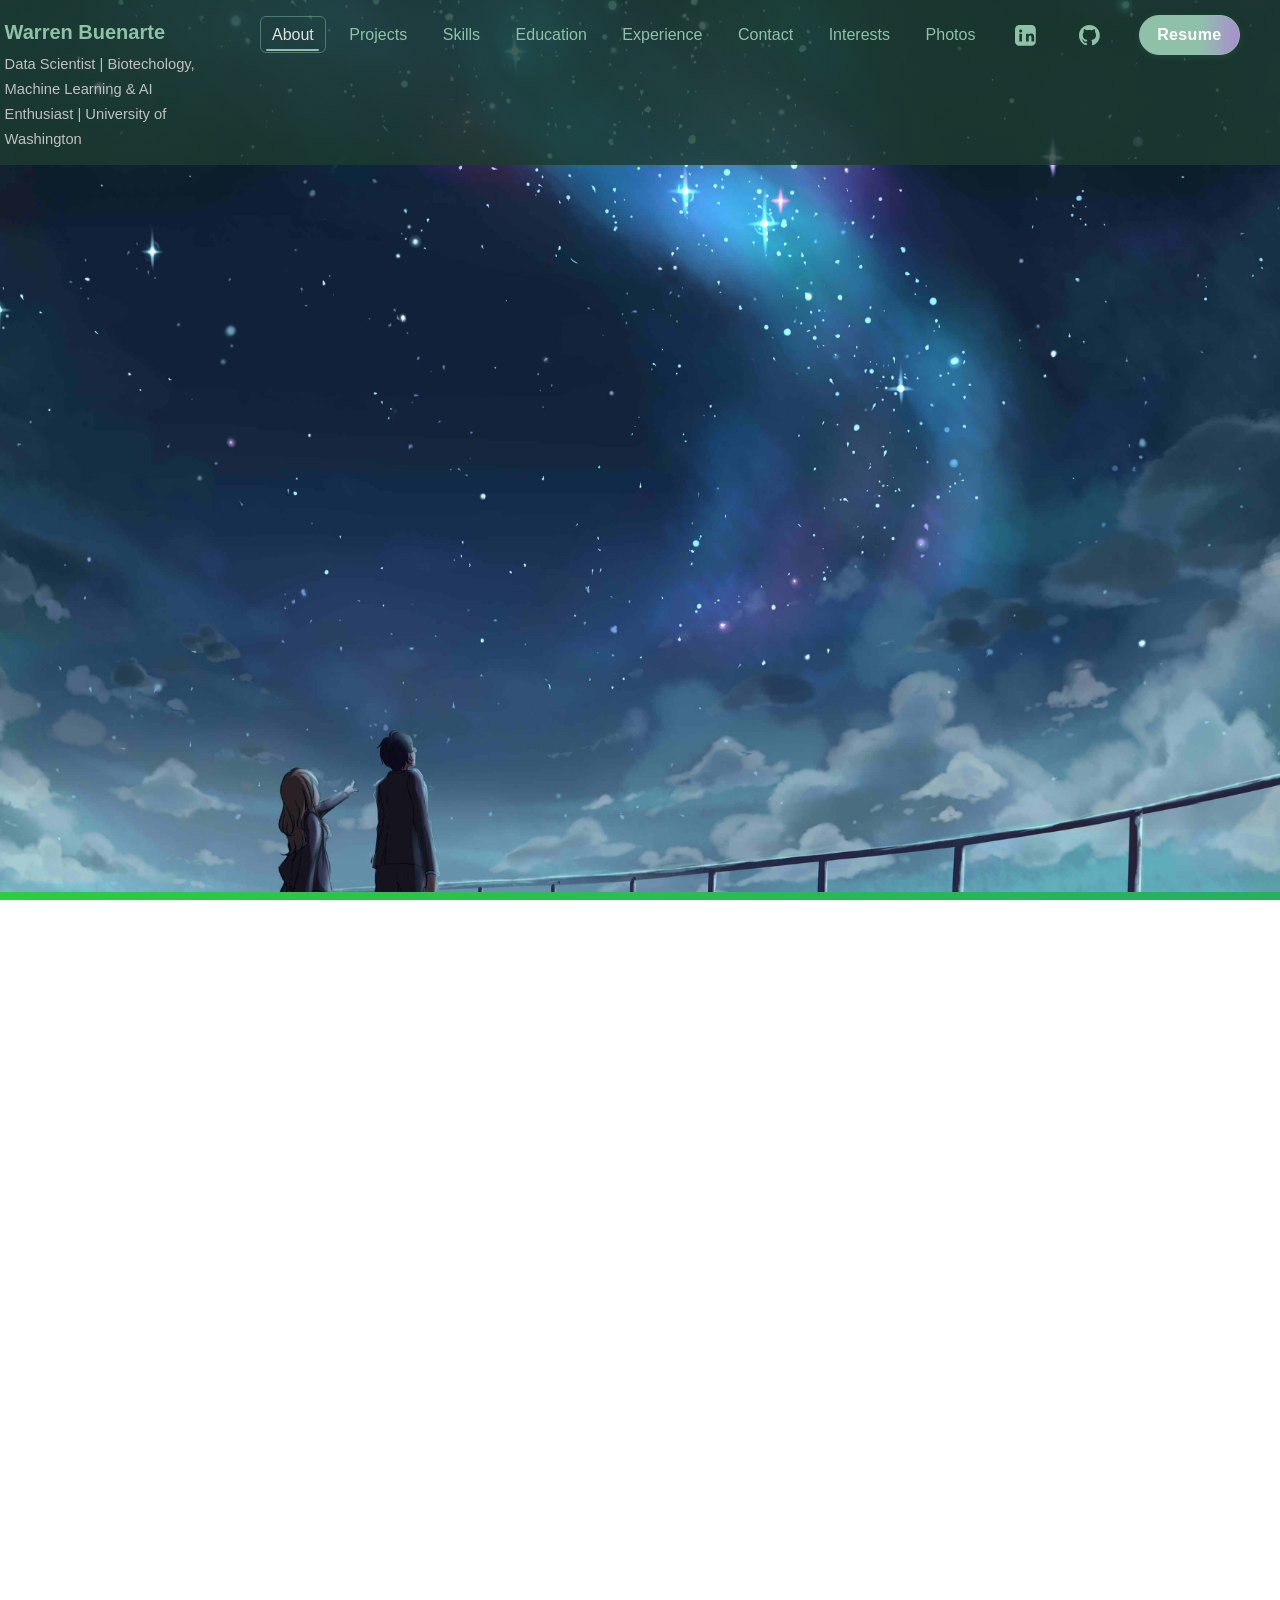
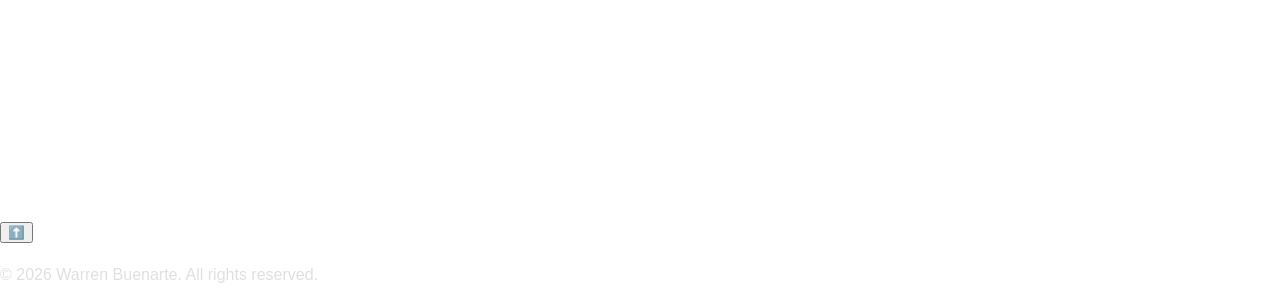
==== index.html @ 3e768eee "Fix: Update tagline in header for consistency across pages; include additional qualifications and in" ====
<!DOCTYPE html>
<html lang="en">
<head>
  <meta charset="UTF-8">
  <meta name="viewport" content="width=device-width, initial-scale=1.0">
  <title>Warren Buenarte | Portfolio</title>
  <link rel="icon" href="favicon.svg" type="image/svg+xml">
  <link rel="stylesheet" href="style.css">
</head>

<body>

  <!-- Header -->
  <header>
    <div class="header-container container">
      <img src="IMG_1347.jpeg" alt="Warren Buenarte" class="profile-pic">
      <div class="header-text">
        <h1>Warren Buenarte</h1>
        <p class="tagline">Data Scientist | Biotechology, Machine Learning & AI Enthusiast | University of Washington</p>
      </div>
      <nav id="main-nav">
        <a href="index.html">About</a>
        <a href="projects.html">Projects</a>
        <a href="skills.html">Skills</a>
        <a href="education.html">Education</a>
        <a href="experience.html">Experience</a>
        <a href="contact.html">Contact</a>
        <a href="interests.html">Interests</a>
        <a href="photos/photos.html">Photos</a>
        <a href="https://www.linkedin.com/in/warren05/" target="_blank" title="LinkedIn"><span class="nav-icon" aria-label="LinkedIn"> <svg xmlns="http://www.w3.org/2000/svg" viewBox="0 0 24 24" fill="currentColor" width="1.3em" height="1.3em"><path d="M19 0h-14c-2.76 0-5 2.24-5 5v14c0 2.76 2.24 5 5 5h14c2.76 0 5-2.24 5-5v-14c0-2.76-2.24-5-5-5zm-11 19h-3v-9h3v9zm-1.5-10.28c-.97 0-1.75-.79-1.75-1.75s.78-1.75 1.75-1.75 1.75.79 1.75 1.75-.78 1.75-1.75 1.75zm15.5 10.28h-3v-4.5c0-1.08-.02-2.47-1.5-2.47-1.5 0-1.73 1.17-1.73 2.39v4.58h-3v-9h2.89v1.23h.04c.4-.75 1.38-1.54 2.84-1.54 3.04 0 3.6 2 3.6 4.59v4.72z"/></svg></span></a>
        <a href="https://github.com/linglingms" target="_blank" title="GitHub"><span class="nav-icon github" aria-label="GitHub"><svg xmlns="http://www.w3.org/2000/svg" viewBox="0 0 24 24" fill="currentColor" width="1.3em" height="1.3em"><path d="M12 0C5.37 0 0 5.37 0 12c0 5.3 3.438 9.8 8.205 11.387.6.113.82-.262.82-.582 0-.288-.012-1.243-.017-2.252-3.338.726-4.042-1.415-4.042-1.415-.546-1.387-1.333-1.756-1.333-1.756-1.09-.745.083-.729.083-.729 1.205.085 1.84 1.237 1.84 1.237 1.07 1.834 2.807 1.304 3.492.997.108-.775.418-1.305.762-1.606-2.665-.304-5.466-1.332-5.466-5.931 0-1.31.469-2.381 1.236-3.221-.124-.303-.535-1.523.117-3.176 0 0 1.008-.322 3.3 1.23.957-.266 1.984-.399 3.003-.404 1.018.005 2.046.138 3.006.404 2.289-1.552 3.295-1.23 3.295-1.23.653 1.653.242 2.873.119 3.176.77.84 1.235 1.911 1.235 3.221 0 4.609-2.803 5.625-5.475 5.921.43.372.823 1.104.823 2.226 0 1.606-.015 2.898-.015 3.293 0 .322.216.699.825.58C20.565 21.796 24 17.297 24 12c0-6.63-5.373-12-12-12z"/></svg></span></a>
        <a href="resume.pdf" target="_blank" class="resume-btn">Resume</a>
      </nav>
      </div>
  </header>

  <main class="container">

    <!-- About Section -->
    <div id="about" class="section fade-in info-box">
      <h2>👋 About Me</h2>
      <p>
        Hello! I'm Warren Buenarte, a passionate data scientist with a unique background bridging biology and advanced analytics. 
        I'm pursuing my Master's degree in Data Science at Western Governors University while holding a dual degree in Biology 
        and Biochemistry from the University of Washington.
      </p>
      <p>
        With hands-on experience at Meta as a Data Quality Analyst Intern and as a Medical Scribe at UW Medicine, I've developed 
        a deep appreciation for using data to solve real-world problems in technology and healthcare. My expertise spans machine learning, 
        statistical analysis, data visualization, and AI applications.
      </p>
      <p>
        I'm particularly enthusiastic about biotechnology applications of machine learning, leveraging cutting-edge AI techniques 
        to advance scientific discovery. When I'm not working on data projects, you can find me at DubsTech events, exploring 
        emerging technologies, or contributing to open-source projects.
      </p>
      <p>
        Feel free to explore my work through the navigation menu above, and don't hesitate to reach out if you'd like to collaborate!
      </p>
    </div>
    <div class="section fade-in info-box lab-experience">
      <h3>🔬 Laboratory Experience</h3>
      <p>
        My laboratory background is grounded in rigorous coursework and extensive hands-on training at the University of Washington, including:
      </p>
      <ul>
        <li><strong>BIOL 302: Molecular Biology Techniques</strong> – Mastered DNA/RNA extraction, PCR, Western and Southern blotting, and the use of BLAST for sequence analysis. Gained experience in designing and troubleshooting molecular experiments, and interpreting results for gene expression studies.</li>
        <li><strong>MICROM 302: Microbiology Laboratory</strong> – Developed strong aseptic technique, performed microbial culturing, isolation, and identification, and conducted Gram staining and other diagnostic assays. Learned to work safely with microorganisms and maintain accurate lab records.</li>
        <li><strong>MICROM 410: Bacteriology Lab</strong> – Applied advanced bacteriological methods, including bait protein assays and antibiotic susceptibility testing. Enhanced skills in experimental design, data analysis, and scientific communication through detailed lab reports and presentations.</li>
      </ul>
      <p>
        These experiences provided me with a robust foundation in experimental design, molecular and microbial techniques, and scientific problem-solving. I am adept at troubleshooting protocols, maintaining meticulous documentation, and applying critical thinking to both laboratory and data-driven research. My lab work has instilled a deep appreciation for precision, reproducibility, and the scientific method—values I bring to every project in biotechnology and data science.
      </p>
      <p>
        <strong>BIOL 310: Human Anatomy and Histology</strong><br>
        Gained in-depth knowledge of human anatomical structures and tissue organization through extensive lab work. Performed dissections, prepared and analyzed histological slides, and learned to identify key features of major organ systems under the microscope. This course strengthened my understanding of the relationship between structure and function in the human body.
      </p>
      <p>
        <strong>MEDCH 327: Drug Science</strong><br>
        Explored the science of drug compounds, immunity, and pharmaceutics. Conducted experiments on drug formulation and delivery, studied the mechanisms of drug action, and examined the role of the immune system in pharmacological responses. Gained practical experience in analyzing drug efficacy, safety, and the principles of pharmaceutical development, including the impact of chemical structure on biological activity.
      </p>
    </div>
    <div class="section fade-in info-box image-slider">
      <h3>🖼️ Lab Gallery</h3>
      <div class="slider-container">
        <button class="slider-btn" id="prev-slide" aria-label="Previous slide">&#8592;</button>
        <div class="slider-images">
          <img src="lab1.jpg" alt="Lab Work 1" class="slide active">
          <img src="lab2.jpg" alt="Lab Work 2" class="slide">
          <img src="lab3.jpg" alt="Lab Work 3" class="slide">
        </div>
        <button class="slider-btn" id="next-slide" aria-label="Next slide">&#8594;</button>
      </div>
      <div class="slider-dots">
        <span class="dot active"></span>
        <span class="dot"></span>
        <span class="dot"></span>
      </div>
    </div>

  </main>

  <!-- Back to Top -->
  <button id="back-to-top">⬆️</button>

  <!-- JS -->
  <script>
    // Highlight current nav link
    const currentPath = window.location.pathname.split('/').pop() || 'index.html';
    document.querySelectorAll('nav a').forEach(link => {
      const href = link.getAttribute('href');
      if (!href || href.startsWith('http') || href.startsWith('mailto:') || href.startsWith('#')) return;
      if (href === currentPath) link.classList.add('is-active');
    });

    // Image slider logic
    const slides = document.querySelectorAll('.slide');
    const dots = document.querySelectorAll('.slider-dots .dot');
    let currentSlide = 0;
    function showSlide(index) {
      slides.forEach((slide, i) => {
        slide.classList.toggle('active', i === index);
      });
      dots.forEach((dot, i) => {
        dot.classList.toggle('active', i === index);
      });
      currentSlide = index;
    }
    document.getElementById('prev-slide').addEventListener('click', () => {
      let newIndex = (currentSlide - 1 + slides.length) % slides.length;
      showSlide(newIndex);
    });
    document.getElementById('next-slide').addEventListener('click', () => {
      let newIndex = (currentSlide + 1) % slides.length;
      showSlide(newIndex);
    });
    dots.forEach((dot, i) => {
      dot.addEventListener('click', () => showSlide(i));
    });
    showSlide(0);


    // Fade-in animation only after button click
    const faders = document.querySelectorAll('.fade-in');
    const showBtn = document.getElementById('show-content-btn');
    let fadeReady = false;
    function activateFadeIn() {
      if (fadeReady) return;
      fadeReady = true;
      if ('IntersectionObserver' in window) {
        const observer = new IntersectionObserver(entries => {
          entries.forEach(entry => {
            if (entry.isIntersecting) {
              entry.target.classList.add('visible');
              observer.unobserve(entry.target);
            }
          });
        }, { threshold: 0.1 });
        faders.forEach(f => observer.observe(f));
      } else {
        // Fallback: show all fade-in elements immediately
        faders.forEach(f => f.classList.add('visible'));
      }
    }
    showBtn.addEventListener('click', () => {
      activateFadeIn();
      showBtn.style.display = 'none';
    });

    // Back to top button
    const backToTop = document.getElementById('back-to-top');
    backToTop.onclick = () => window.scrollTo({ top: 0, behavior: 'smooth' });
  </script>

  <footer>
    <p>© 2026 Warren Buenarte. All rights reserved.</p>
  </footer>
    <div class="footer-accent-bar"></div>
  </body>
  </html>
---- style.css ----
/* Green accent bar at the very bottom of the page */
.footer-accent-bar {
  width: 100vw;
  height: 8px;
  background: linear-gradient(90deg, #2ecc40 0%, #27ae60 100%);
  margin: 0;
  padding: 0;
  border: none;
  position: fixed;
  left: 0;
  bottom: 0;
  z-index: 9999;
}
@import url('https://fonts.googleapis.com/css2?family=Inter:wght@400;600;700&display=swap');

/* Root colors */
:root {
  --bg: #e0e0e5;           /* light gray base for gradient */
  --gradient-start: #d1d1e0; /* gray */
  --gradient-end: #a88fcf;   /* faded purple */
  --section-bg: #1b3b2f;     /* dark green boxes */
  --fg: #e0e0e0;             /* light gray text inside boxes */
  --accent: #8fc1a9;         /* green accent for headings */
  --muted: #c0c0c0;          /* lighter muted text */
  --card-shadow: rgba(0, 0, 0, 0.2);
}

/* Global styles */
body {
  margin: 0;
  font-family: 'Inter', sans-serif;
  background: url('IMG_2798.jpeg') no-repeat center top fixed;
  background-size: cover;
  color: var(--fg);
  line-height: 1.7;
  min-height: 100vh;
  max-width: 100vw;
  overflow-x: hidden;
html {
  max-width: 100vw;
  overflow-x: hidden;
}
}

.container {
  max-width: 1200px;
  margin: 0 auto;
  padding: 2rem 1.2rem;
  box-sizing: border-box;
}


/* Header */
header {
  width: 100%;
  left: 0;
  right: 0;
  position: relative;
  background: linear-gradient(135deg, rgba(27, 59, 47, 0.82), rgba(27, 59, 47, 0.82)), url('dna_code_bg.jpg');
  background-size: cover;
  background-position: center;
  z-index: 1000;
  border-bottom: 0;
  padding: 0.25rem 0 0 0;
  min-height: 62px;
  display: flex;
  flex-direction: column;
  align-items: stretch;
  justify-content: flex-start;
  box-sizing: border-box;
}

/* Push profile and name/title to the right in header, but not nav */
.header-container {
  display: flex;
  align-items: center;
  justify-content: flex-end;
  gap: 2.2rem;
}
.header-container .profile-pic,
.header-container .header-text {
  margin-left: 2.5rem;
}
.header-container nav {
  margin-left: 0;
}

/* Green accent bar below header */
.header-accent-bar {
  width: 100vw;
  height: 7px;
  background: linear-gradient(90deg, var(--accent) 60%, #a88fcf 100%);
  margin: 0;
  border: none;
  box-shadow: 0 2px 8px var(--card-shadow);
}

.header-container {
  display: flex;
  align-items: flex-start;
  width: 100%;
  max-width: 1400px;
  margin: 0 0 0 auto;
  gap: 2.2rem;
  flex-wrap: nowrap;
  justify-content: flex-end;
  text-align: left;
  flex-direction: row;
  padding: 0.7rem 2.5rem 0.7rem 2.5rem;
  box-sizing: border-box;
}

/* Larger, rectangular profile picture for header */
.profile-pic {
  width: 90px;
  height: 68px;
  border-radius: 14px;
  object-fit: cover;
  object-position: center 40%;
  border: 2.5px solid var(--accent);
  margin-bottom: 0;
  margin-right: 0;
  margin-left: 0;
  display: block;
  margin-top: 0;
  margin-right: auto;
  margin-left: auto;
  box-shadow: 0 2px 10px rgba(0,0,0,0.13);
  transition: width 0.25s, height 0.25s, margin-bottom 0.25s, border-radius 0.25s;
}
/* Social icon styles */
.nav-icon {
  display: inline-flex;
  align-items: center;
  justify-content: center;
  width: 1.6em;
  height: 1.6em;
  vertical-align: middle;
  margin-right: 0.1em;
  margin-left: 0.1em;
  color: var(--accent);
  transition: color 0.2s;
}
.nav-icon:hover {
  color: #0077b5; /* LinkedIn blue */
}
.nav-icon.github:hover {
  color: #333;
}

.header-text {
  display: flex;
  flex-direction: column;
  justify-content: flex-start;
  min-width: 220px;
  max-width: 500px;
  flex: 1 1 auto;
  margin-left: 2.5rem;
  word-break: break-word;
  align-items: flex-start;
/* Interests List Styling */
.interests-list {
  margin: 0;
  padding: 0 0 0 1.2rem;
  list-style: disc inside;
  font-size: 1.1rem;
  color: var(--fg);
  line-height: 2;
}
}

.header-text h1 {
  margin: 0;
  font-size: 1.25rem;
  color: var(--accent);
  font-weight: 700;
  transition: font-size 0.25s ease;
}

.header-text .tagline {
  color: var(--muted);
  font-size: 0.92rem;
  margin-top: 0.18rem;
  margin-bottom: 0.12rem;
  font-weight: 400;
  transition: margin 0.25s ease, font-size 0.25s ease, opacity 0.2s ease;
}

header.is-compact {
  padding-top: 0.35rem;
  padding-bottom: 0.35rem;
}

header.is-compact .profile-pic {
  width: 82px;
  height: 82px;
  margin-bottom: 0.25rem;
}

header.is-compact .header-text h1 {
  font-size: 1.85rem;
}

header.is-compact .header-text .tagline {
  font-size: 0.9rem;
  margin-top: 0.2rem;
  margin-bottom: 0.45rem;
}

nav {
  display: flex;
  align-items: center;
  gap: 0.7rem;
  justify-content: flex-start;
  margin: 0;
}

nav a {
  margin: 0;
  color: var(--accent);
  text-decoration: none;
  font-weight: 500;
  font-size: 1rem;
  padding: 0.25rem 0.7rem;
  border: 1px solid transparent;
  border-radius: 6px;
  position: relative;
  transition: color 0.25s, background-color 0.25s, border-color 0.25s, transform 0.2s;
}

nav a::after {
  content: "";
  position: absolute;
  left: 0.35rem;
  right: 0.35rem;
  bottom: 0.08rem;
  height: 2px;
  background: var(--accent);
  border-radius: 100px;
  transform: scaleX(0);
  transform-origin: left;
  transition: transform 0.28s ease;
}

nav a:hover,
nav a:focus-visible {
  color: var(--fg);
  background: rgba(0, 0, 0, 0.14);
  border-color: rgba(143, 193, 169, 0.45);
}

nav a:active {
  transform: translateY(1px);
}

nav a.is-active {
  color: var(--fg);
  border-color: rgba(143, 193, 169, 0.45);
}

nav a.is-active::after {
  transform: scaleX(1);
}

nav a:hover::after,
nav a:focus-visible::after {
  transform: scaleX(1);
}


/* Modern, accessible button style for resume and other actions */
.resume-btn {
  display: inline-block;
  padding: 0.32rem 1.1rem;
  border-radius: 999px;
  border: none;
  background: linear-gradient(90deg, var(--accent) 60%, #a88fcf 100%);
  color: #fff !important;
  font-weight: 600;
  font-size: 1rem;
  letter-spacing: 0.02em;
  box-shadow: 0 2px 8px rgba(143,193,169,0.10);
  cursor: pointer;
  transition: background 0.22s, color 0.22s, box-shadow 0.22s, transform 0.13s;
  outline: none;
  border: 1.5px solid var(--accent);
  position: relative;
  overflow: hidden;
  margin-left: 0.7rem;
  text-decoration: none !important;
}
.resume-btn:focus-visible {
  box-shadow: 0 0 0 3px #8fc1a9cc, 0 2px 8px rgba(143,193,169,0.10);
}
.resume-btn:hover, .resume-btn:active {
  background: linear-gradient(90deg, #a88fcf 0%, var(--accent) 100%);
  color: var(--fg);
  transform: translateY(1px) scale(0.98);
}
.resume-btn:active {
  box-shadow: 0 1px 4px rgba(143,193,169,0.13);
}

/* Sections */
.section {
  padding: 3rem 2.5rem;
  background: var(--section-bg);
  color: var(--fg);
  border-radius: 16px;
  margin-bottom: 2.5rem;
  box-shadow: 0 4px 24px var(--card-shadow), 0 0 0 2px #1b3b2f;
  transition: transform 0.2s, box-shadow 0.2s;
}

.section:hover {
  transform: translateY(-2px);
  box-shadow: 0 8px 32px var(--card-shadow), 0 0 0 2px #1b3b2f;
}

h2 {
  color: var(--accent);
  margin-bottom: 1.5rem;
  font-size: 2rem;
}

/* Skills Grid */
.skills-grid {
  display: grid;
  grid-template-columns: repeat(auto-fit, minmax(180px, 1fr));
  gap: 1.5rem;
}

.skill {
  background: #164731; /* dark green */
  padding: 1rem 1.2rem;
  border-radius: 14px;
  text-align: center;
  font-weight: 500;
  color: var(--fg);
  box-shadow: 0 2px 6px var(--card-shadow);
  transition: transform 0.2s, box-shadow 0.2s;
}

.skill:hover {
  transform: translateY(-2px);
  box-shadow: 0 6px 12px var(--card-shadow);
}

/* Education & Experience */
.edu-item, .exp-item {
  margin-bottom: 2rem;
}
.edu-item h3, .exp-item h3 {
  color: var(--accent);
  margin-bottom: 0.5rem;
  font-size: 1.1rem;
  color: var(--muted);
  margin: 0.2rem 0 0 0;
  font-weight: 400;
  line-height: 1.3;
  max-width: 100%;
  white-space: pre-line;
  word-break: break-word;
  font-size: 1rem;
}
.exp-item ul {
  padding-left: 1.8rem;
}

/* WGU Courses */
.courses-grid {
  display: grid;
  grid-template-columns: repeat(auto-fit, minmax(220px, 1fr));
  gap: 1.5rem;
}

.course-item {
  background: #164731;
  padding: 1.5rem;
  border-radius: 14px;
  text-align: center;
  color: var(--fg);
  box-shadow: 0 2px 6px var(--card-shadow);
  transition: transform 0.2s, box-shadow 0.2s;
}

.course-item:hover {
  transform: translateY(-2px);
  box-shadow: 0 6px 12px var(--card-shadow);
}

.course-item h4 {
  color: var(--accent);
  margin: 0 0 0.5rem 0;
  font-size: 1rem;
}

.course-item p {
  color: var(--muted);
  margin: 0;
  font-size: 0.95rem;
}

/* Undergraduate Courses */
.undergrad-school {
  background: #164731;
  padding: 1.5rem;
  border-radius: 14px;
  margin-bottom: 2rem;
}

.undergrad-school h3 {
  color: var(--accent);
  margin: 0 0 1.5rem 0;
  font-size: 1.3rem;
  border-bottom: 2px solid var(--accent);
  padding-bottom: 0.5rem;
}

.course-list-combined {
  display: grid;
  gap: 0.7rem;
}

.course-entry {
  color: var(--fg);
  font-size: 0.95rem;
  padding: 0.7rem 0.8rem;
  background: rgba(0, 0, 0, 0.2);
  border-left: 3px solid var(--accent);
  border-radius: 4px;
}

/* Projects */

/* New Project List Layout */
.project-list {
  display: flex;
  flex-direction: column;
  gap: 1.5rem;
  margin-bottom: 2.5rem;
}

.project-category {
  color: var(--accent);
  font-size: 1.3rem;
  margin-top: 2.5rem;
  margin-bottom: 1.1rem;
  border-left: 5px solid var(--accent);
  padding-left: 0.8rem;
  letter-spacing: 0.01em;
}


.project-card {
  background: #164731;
  padding: 1.5rem 1.2rem;
  border-radius: 16px;
  color: var(--fg);
  box-shadow: 0 2px 10px var(--card-shadow);
  transition: transform 0.2s, box-shadow 0.2s;
  text-align: left;
}

.project-card-content {
  display: flex;
  flex-direction: row;
  align-items: center;
  justify-content: space-between;
  gap: 2.2rem;
}

.project-info {
  flex: 1 1 0;
  min-width: 0;
}
.project-info h4 {
  color: var(--accent);
  margin: 0 0 0.3rem 0;
  font-size: 1.1rem;
}
.project-info p {
  margin: 0;
  font-size: 1rem;
  color: var(--fg);
}

.project-link {
  flex-shrink: 0;
  display: flex;
  align-items: center;
  justify-content: flex-end;
}
.project-link a {
  color: var(--accent);
  text-decoration: none;
  font-weight: 600;
  font-size: 1rem;
  border-radius: 6px;
  padding: 0.38rem 1.1rem;
  background: rgba(0,0,0,0.13);
  box-shadow: 0 1px 4px var(--card-shadow);
  transition: background 0.2s, color 0.2s, box-shadow 0.2s;
  margin-left: 1.2rem;
}
.project-link a:hover {
  background: var(--accent);
  color: var(--bg);
  box-shadow: 0 4px 16px var(--card-shadow);
}

@media (max-width: 700px) {
  .project-card-content {
    flex-direction: column;
    align-items: flex-start;
    gap: 0.7rem;
  }
  .project-link {
    width: 100%;
    justify-content: flex-start;
    margin-top: 0.5rem;
    margin-left: 0;
  }
  .project-link a {
    width: 100%;
    text-align: center;
    margin-left: 0;
  }
}

@media (max-width: 700px) {
  .project-list {
    gap: 1.1rem;
  }
  .project-card {
    padding: 1.1rem 0.7rem;
    font-size: 0.98rem;
  }
  .project-category {
    font-size: 1.08rem;
    padding-left: 0.5rem;
    margin-top: 2rem;
    margin-bottom: 0.7rem;
  }
}

/* Contact */
#contact a {
  color: var(--accent);
  text-decoration: none;
  font-size: 1.1rem;
}

#contact a:hover {
  color: var(--fg);
}

.contact-content {
  font-size: 1.1rem;
  line-height: 1.8;
}

.contact-info {
  margin-top: 1.5rem;
  padding: 1.5rem;
  background: #164731;
  border-radius: 8px;
}

.contact-info p {
  margin: 0.8rem 0;
  font-size: 1rem;
}

/* Footer */

#back-to-top:focus-visible {
  box-shadow: 0 0 0 3px #8fc1a9cc, 0 4px 18px rgba(143,193,169,0.18);
}
#back-to-top:hover, #back-to-top:active {
  background: linear-gradient(135deg, #a88fcf 0%, var(--accent) 100%);
  color: var(--fg);
  transform: scale(1.08);
}

/* Fade-in animation */
.fade-in {
  opacity: 0;
  transform: translateY(20px);
  transition: opacity 0.8s ease-out, transform 0.8s ease-out;
}

.fade-in.visible {
  opacity: 1;
  transform: translateY(0);
}

/* Info Box Styles */
.info-box {
  background: #164731;
  color: var(--fg);
  border-radius: 16px;
  box-shadow: 0 2px 10px var(--card-shadow);
  padding: 2rem 1.5rem;
  margin: 2rem 0;
  transition: box-shadow 0.2s, transform 0.2s;
}
.info-box h3 {
  color: var(--accent);
  margin-top: 0;
  margin-bottom: 1rem;
}
.lab-experience {
  border-left: 6px solid var(--accent);
}

/* Image Slider Styles */
.image-slider {
  text-align: center;
  padding-bottom: 1.2rem;
}
.slider-container {
  display: flex;
  align-items: center;
  justify-content: center;
  gap: 1rem;
  margin-bottom: 0.7rem;
}
.slider-images {
  justify-content: center;
  text-align: center;
  width: 260px;
  height: 180px;
  overflow: hidden;
  border-radius: 10px;
  background: #222;
  box-shadow: 0 2px 8px var(--card-shadow);
}
/* .slide and .slide.active already defined above, remove duplicate */
.slider-btn {
  background: var(--accent);
  color: var(--section-bg);
  border: none;
  border-radius: 50%;
  width: 2.2rem;
  height: 2.2rem;
  font-size: 1.3rem;
  cursor: pointer;
  box-shadow: 0 1px 4px var(--card-shadow);
  transition: background 0.2s, color 0.2s;
}
.slider-btn:hover {
  background: #a88fcf;
  color: var(--fg);
}
.slider-dots {
  display: flex;
  justify-content: center;
  gap: 0.5rem;
  margin-top: 0.5rem;
}
.dot {
  width: 12px;
  height: 12px;
  border-radius: 50%;
  background: var(--muted);
  display: inline-block;
  cursor: pointer;
  transition: background 0.2s;
}
.dot.active {
  background: var(--accent);
}

/* Responsive */
@media (max-width: 1024px) {
  .container { padding: 1.5rem 1.2rem; }
  .header-container { flex-direction: column; gap: 1.5rem; padding: 0.7rem 0.7rem; }
  .profile-pic { width: 80px; height: 60px; }
  .header-text h1 { font-size: 2rem; }
}

@media (max-width: 700px) {
  .profile-pic { width: 70px; height: 54px; }
  .header-container { padding: 0.5rem 0.5rem; }
}
@media (max-width: 560px) {
  .header-text { min-width: 0; }
  .profile-pic { width: 60px; height: 44px; }
  .header-text h1 { font-size: 1.7rem; }
  .header-text .tagline { font-size: 0.86rem; }
  .header-container { padding: 0.3rem 0.2rem; }
}
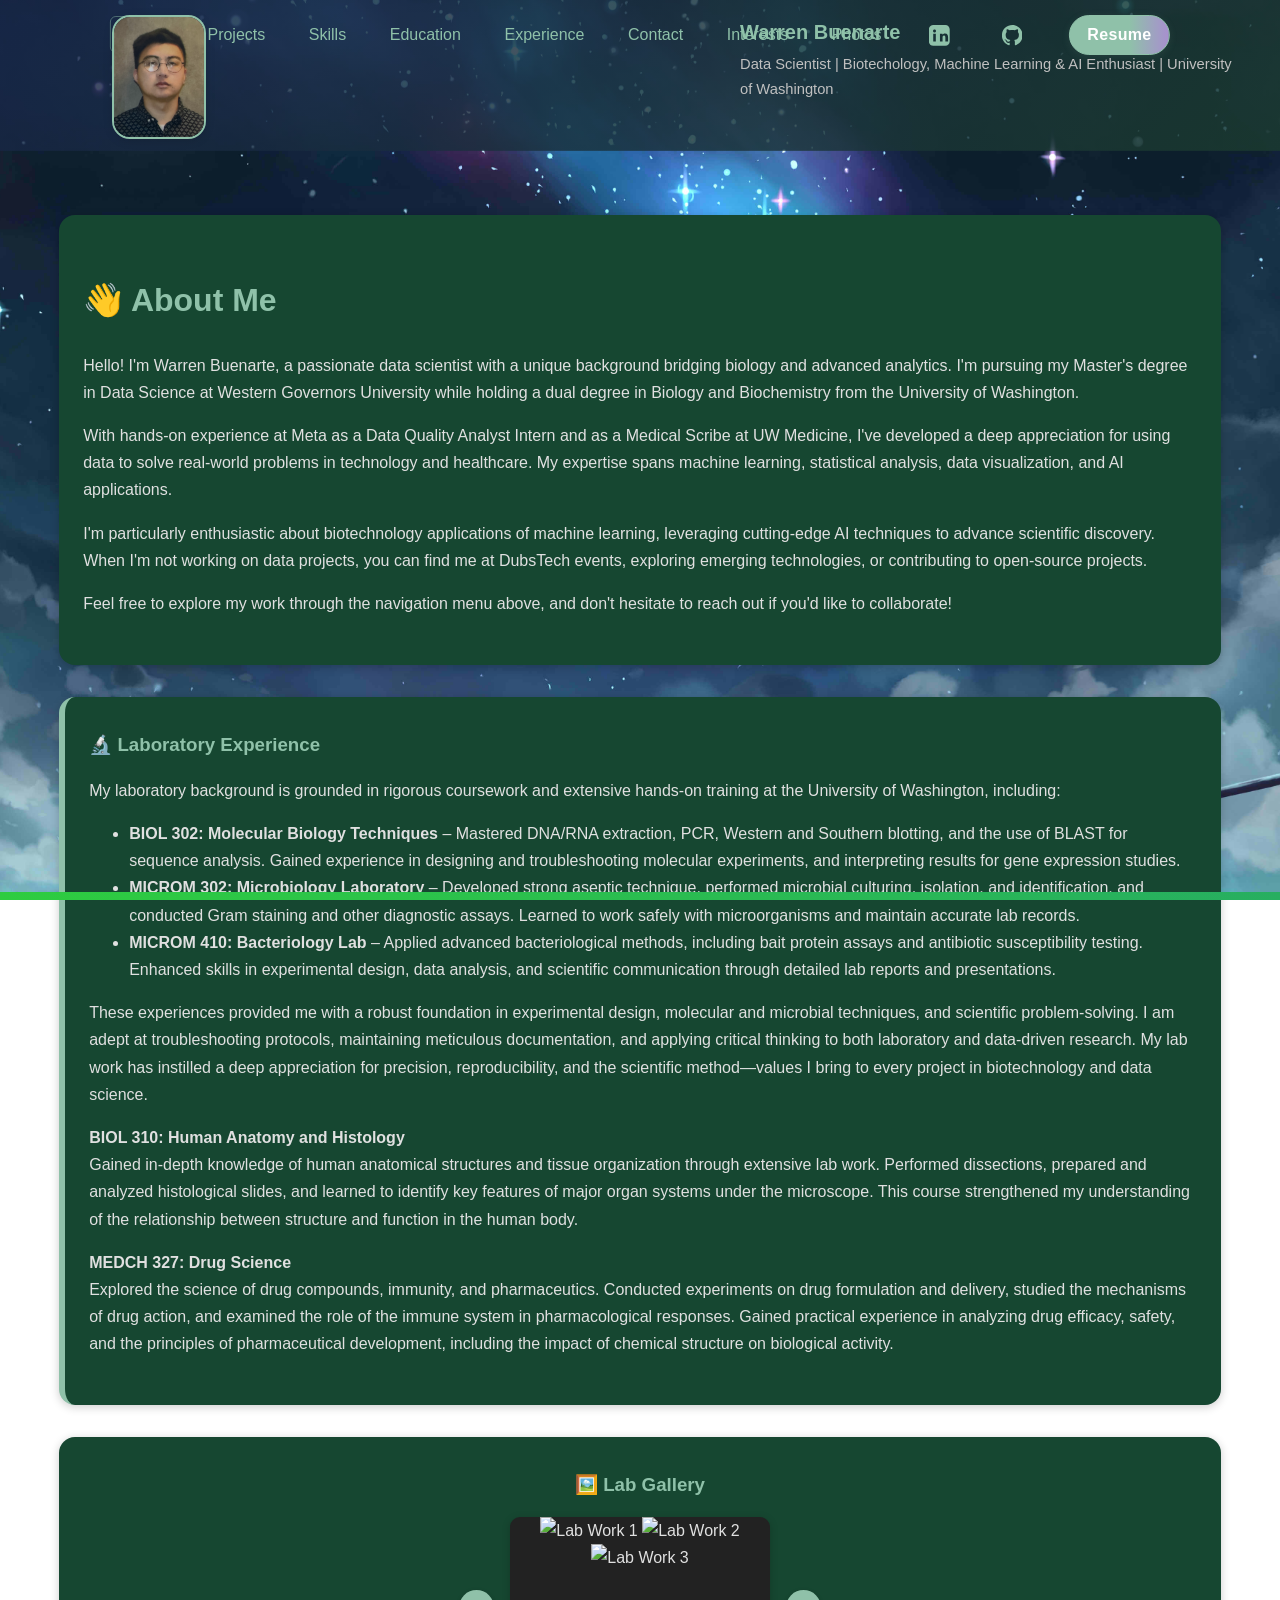
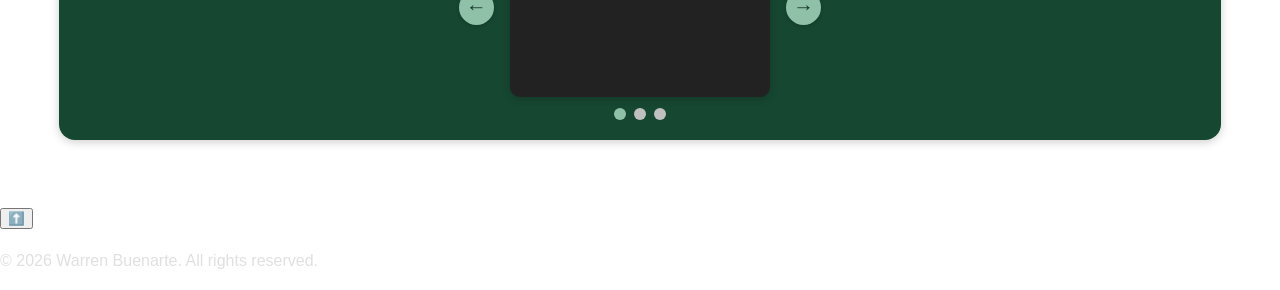
==== commit ddddb7a6: "Fix: Update fade-in animation to trigger on scroll; change header background image for improved aest" ====
--- a/index.html
+++ b/index.html
@@ -140,32 +140,22 @@
     showSlide(0);
 
 
-    // Fade-in animation only after button click
+    // Fade-in animation on scroll (normal behavior)
     const faders = document.querySelectorAll('.fade-in');
-    const showBtn = document.getElementById('show-content-btn');
-    let fadeReady = false;
-    function activateFadeIn() {
-      if (fadeReady) return;
-      fadeReady = true;
-      if ('IntersectionObserver' in window) {
-        const observer = new IntersectionObserver(entries => {
-          entries.forEach(entry => {
-            if (entry.isIntersecting) {
-              entry.target.classList.add('visible');
-              observer.unobserve(entry.target);
-            }
-          });
-        }, { threshold: 0.1 });
-        faders.forEach(f => observer.observe(f));
-      } else {
-        // Fallback: show all fade-in elements immediately
-        faders.forEach(f => f.classList.add('visible'));
-      }
+    if ('IntersectionObserver' in window) {
+      const observer = new IntersectionObserver(entries => {
+        entries.forEach(entry => {
+          if (entry.isIntersecting) {
+            entry.target.classList.add('visible');
+            observer.unobserve(entry.target);
+          }
+        });
+      }, { threshold: 0.1 });
+      faders.forEach(f => observer.observe(f));
+    } else {
+      // Fallback: show all fade-in elements immediately
+      faders.forEach(f => f.classList.add('visible'));
     }
-    showBtn.addEventListener('click', () => {
-      activateFadeIn();
-      showBtn.style.display = 'none';
-    });
 
     // Back to top button
     const backToTop = document.getElementById('back-to-top');
--- a/style.css
+++ b/style.css
@@ -56,7 +56,9 @@
   left: 0;
   right: 0;
   position: relative;
-  background: linear-gradient(135deg, rgba(27, 59, 47, 0.82), rgba(27, 59, 47, 0.82)), url('dna_code_bg.jpg');
+  background: linear-gradient(135deg, rgba(23, 36, 71, 0.82), rgba(27, 59, 47, 0.82)), url('dna_code_bg.jpg');
+  background-size: cover;
+  background-position: center;
   background-size: cover;
   background-position: center;
   z-index: 1000;
@@ -74,12 +76,33 @@
 .header-container {
   display: flex;
   align-items: center;
-  justify-content: flex-end;
+  justify-content: center;
   gap: 2.2rem;
-}
-.header-container .profile-pic,
+  position: relative;
+}
+
+nav#main-nav {
+  display: flex;
+  align-items: center;
+  justify-content: center;
+  flex: 1 1 auto;
+  gap: 1.2rem;
+  position: absolute;
+  left: 50%;
+  transform: translateX(-50%);
+  z-index: 2;
+}
+.header-container .profile-pic {
+  margin-left: 4.5rem;
+  max-width: 120px;
+  height: auto;
+  border-radius: 18px;
+  object-fit: cover;
+  z-index: 3;
+}
 .header-container .header-text {
   margin-left: 2.5rem;
+  z-index: 3;
 }
 .header-container nav {
   margin-left: 0;
@@ -563,7 +586,7 @@
 .contact-info {
   margin-top: 1.5rem;
   padding: 1.5rem;
-  background: #164731;
+  background: #d28a10;
   border-radius: 8px;
 }
 
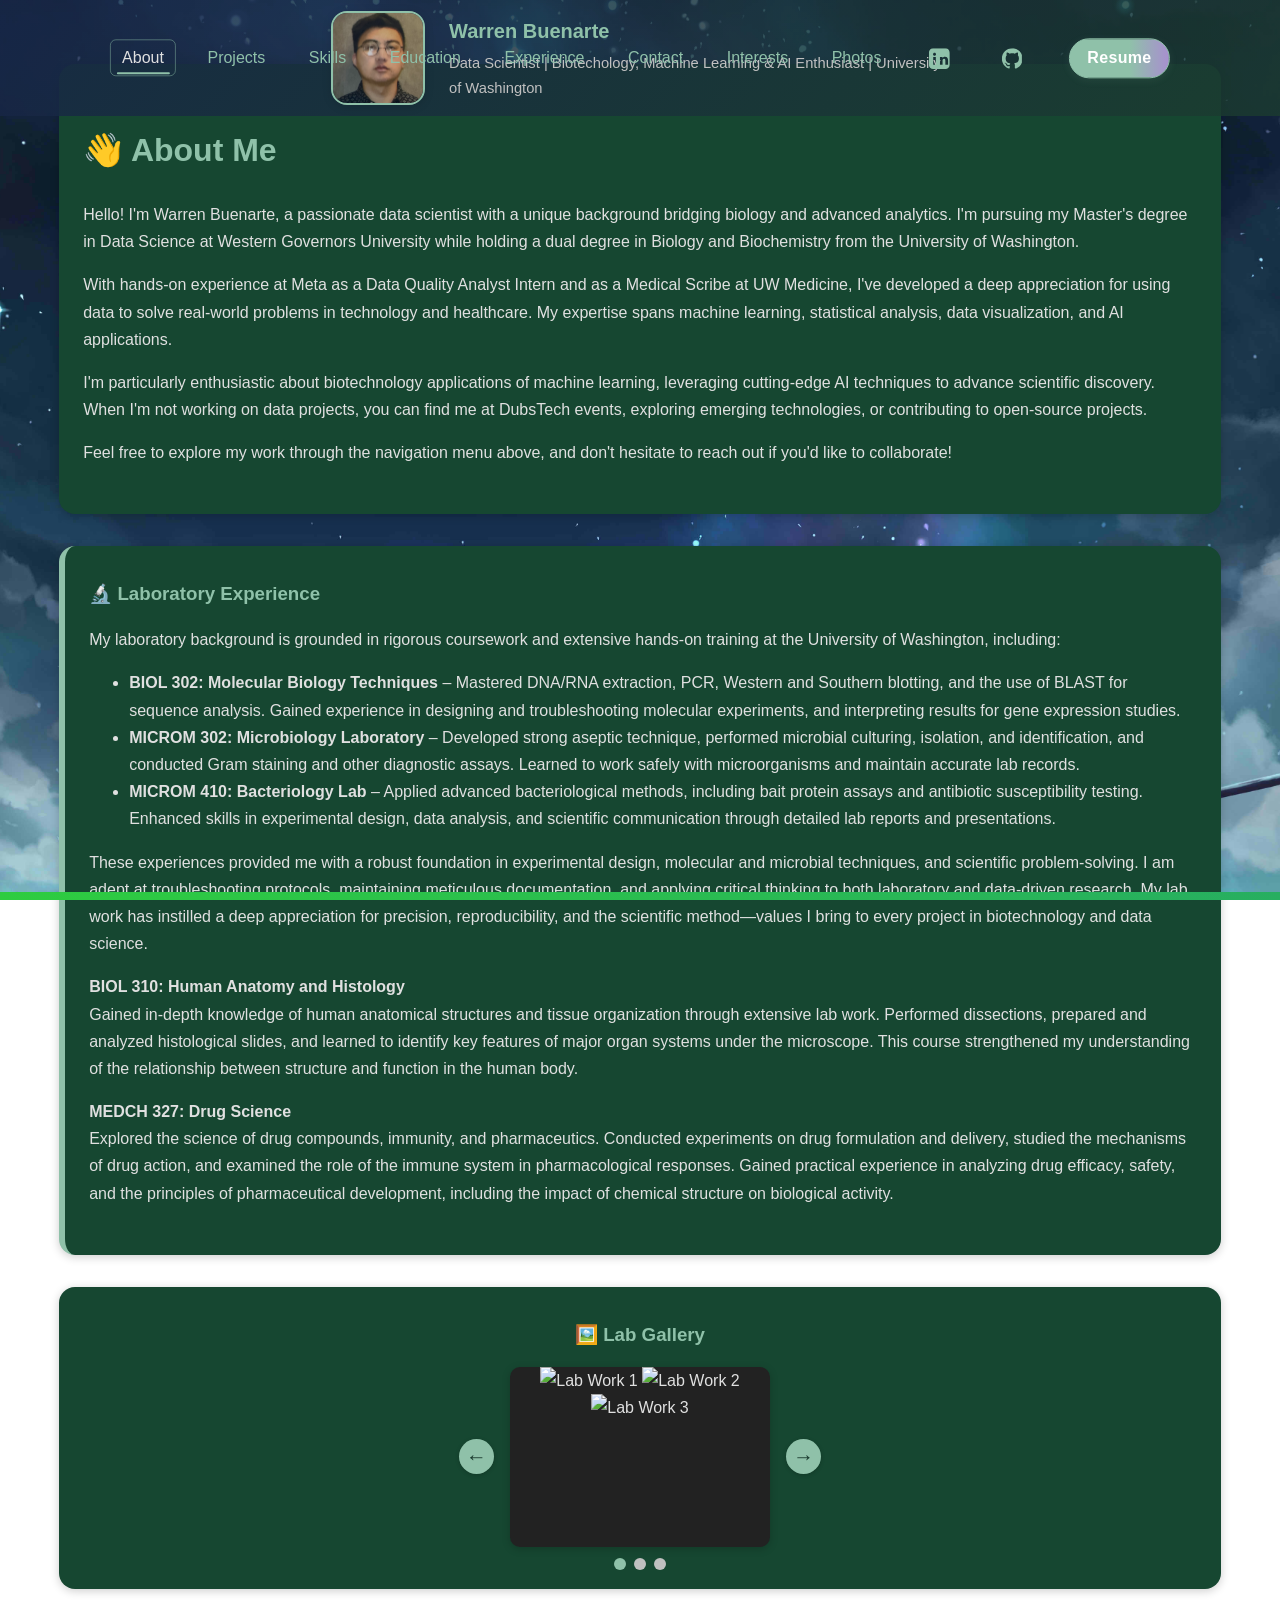
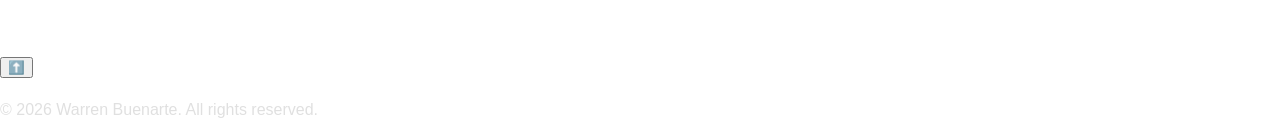
==== commit 3c80ae51: "Fix: Restructure header layout for improved alignment; adjust profile picture size and background pr" ====
--- a/index.html
+++ b/index.html
@@ -13,10 +13,12 @@
   <!-- Header -->
   <header>
     <div class="header-container container">
-      <img src="IMG_1347.jpeg" alt="Warren Buenarte" class="profile-pic">
-      <div class="header-text">
-        <h1>Warren Buenarte</h1>
-        <p class="tagline">Data Scientist | Biotechology, Machine Learning & AI Enthusiast | University of Washington</p>
+      <div class="header-left">
+        <img src="IMG_1347.jpeg" alt="Warren Buenarte" class="profile-pic">
+        <div class="header-text">
+          <h1>Warren Buenarte</h1>
+          <p class="tagline">Data Scientist | Biotechology, Machine Learning & AI Enthusiast | University of Washington</p>
+        </div>
       </div>
       <nav id="main-nav">
         <a href="index.html">About</a>
@@ -31,7 +33,7 @@
         <a href="https://github.com/linglingms" target="_blank" title="GitHub"><span class="nav-icon github" aria-label="GitHub"><svg xmlns="http://www.w3.org/2000/svg" viewBox="0 0 24 24" fill="currentColor" width="1.3em" height="1.3em"><path d="M12 0C5.37 0 0 5.37 0 12c0 5.3 3.438 9.8 8.205 11.387.6.113.82-.262.82-.582 0-.288-.012-1.243-.017-2.252-3.338.726-4.042-1.415-4.042-1.415-.546-1.387-1.333-1.756-1.333-1.756-1.09-.745.083-.729.083-.729 1.205.085 1.84 1.237 1.84 1.237 1.07 1.834 2.807 1.304 3.492.997.108-.775.418-1.305.762-1.606-2.665-.304-5.466-1.332-5.466-5.931 0-1.31.469-2.381 1.236-3.221-.124-.303-.535-1.523.117-3.176 0 0 1.008-.322 3.3 1.23.957-.266 1.984-.399 3.003-.404 1.018.005 2.046.138 3.006.404 2.289-1.552 3.295-1.23 3.295-1.23.653 1.653.242 2.873.119 3.176.77.84 1.235 1.911 1.235 3.221 0 4.609-2.803 5.625-5.475 5.921.43.372.823 1.104.823 2.226 0 1.606-.015 2.898-.015 3.293 0 .322.216.699.825.58C20.565 21.796 24 17.297 24 12c0-6.63-5.373-12-12-12z"/></svg></span></a>
         <a href="resume.pdf" target="_blank" class="resume-btn">Resume</a>
       </nav>
-      </div>
+    </div>
   </header>
 
   <main class="container">
--- a/style.css
+++ b/style.css
@@ -57,62 +57,89 @@
   right: 0;
   position: relative;
   background: linear-gradient(135deg, rgba(23, 36, 71, 0.82), rgba(27, 59, 47, 0.82)), url('dna_code_bg.jpg');
-  background-size: cover;
-  background-position: center;
-  background-size: cover;
-  background-position: center;
-  z-index: 1000;
-  border-bottom: 0;
-  padding: 0.25rem 0 0 0;
-  min-height: 62px;
-  display: flex;
-  flex-direction: column;
-  align-items: stretch;
-  justify-content: flex-start;
-  box-sizing: border-box;
-}
-
-/* Push profile and name/title to the right in header, but not nav */
-.header-container {
-  display: flex;
-  align-items: center;
-  justify-content: center;
-  gap: 2.2rem;
-  position: relative;
-}
-
-nav#main-nav {
-  display: flex;
-  align-items: center;
-  justify-content: center;
-  flex: 1 1 auto;
+  header {
+    width: 100%;
+    left: 0;
+    right: 0;
+    position: relative;
+    background: linear-gradient(135deg, rgba(23, 36, 71, 0.82), rgba(27, 59, 47, 0.82)), url('dna_code_bg.jpg');
+    background-size: cover;
+    background-position: center;
+    z-index: 1000;
+    border-bottom: 0;
+    padding: 0.25rem 0 0 0;
+    min-height: 90px;
+    display: flex;
+    flex-direction: row;
+    align-items: center;
+    justify-content: center;
+    box-sizing: border-box;
+  }
+  gap: 3.2rem;
+  /* Header container: left (profile/text), center (nav) */
+  .header-container {
+    display: flex;
+    align-items: center;
+    justify-content: center;
+    width: 100%;
+    max-width: 1400px;
+    margin: 0 auto;
+    gap: 2.5rem;
+    position: relative;
+    padding: 0.7rem 2.5rem 0.7rem 2.5rem;
+    box-sizing: border-box;
+  }
   gap: 1.2rem;
+  /* Group profile and text on left */
+  .header-left {
+    display: flex;
+    align-items: center;
+    gap: 1.5rem;
+  }
   position: absolute;
+  .profile-pic {
+    width: 90px;
+    height: 90px;
+    border-radius: 16px;
+    object-fit: cover;
+    object-position: center 40%;
+    border: 2.5px solid var(--accent);
+    box-shadow: 0 2px 10px rgba(0,0,0,0.13);
+    margin: 0;
+    display: block;
+  }
   left: 50%;
+  .header-text {
+    display: flex;
+    flex-direction: column;
+    justify-content: center;
+    min-width: 220px;
+    max-width: 500px;
+    word-break: break-word;
+    align-items: flex-start;
+    margin: 0;
+  }
   transform: translateX(-50%);
+  nav#main-nav {
+    display: flex;
+    align-items: center;
+    justify-content: center;
+    gap: 1.2rem;
+    flex: 1 1 auto;
+    position: absolute;
+    left: 50%;
+    top: 50%;
+    transform: translate(-50%, -50%);
+    z-index: 2;
+  }
   z-index: 2;
-}
-.header-container .profile-pic {
-  margin-left: 4.5rem;
-  max-width: 120px;
-  height: auto;
-  border-radius: 18px;
-  object-fit: cover;
-  z-index: 3;
-}
-.header-container .header-text {
-  margin-left: 2.5rem;
-  z-index: 3;
-}
-.header-container nav {
-  margin-left: 0;
 }
 
 /* Green accent bar below header */
 .header-accent-bar {
   width: 100vw;
   height: 7px;
-  background: linear-gradient(90deg, var(--accent) 60%, #a88fcf 100%);
+  background: linear-gradient(90deg, var(--accent) 60%, #6306fa 100%);
   margin: 0;
   border: none;
   box-shadow: 0 2px 8px var(--card-shadow);
@@ -476,7 +503,7 @@
 
 
 .project-card {
-  background: #164731;
+  background: #007bff5c;
   padding: 1.5rem 1.2rem;
   border-radius: 16px;
   color: var(--fg);
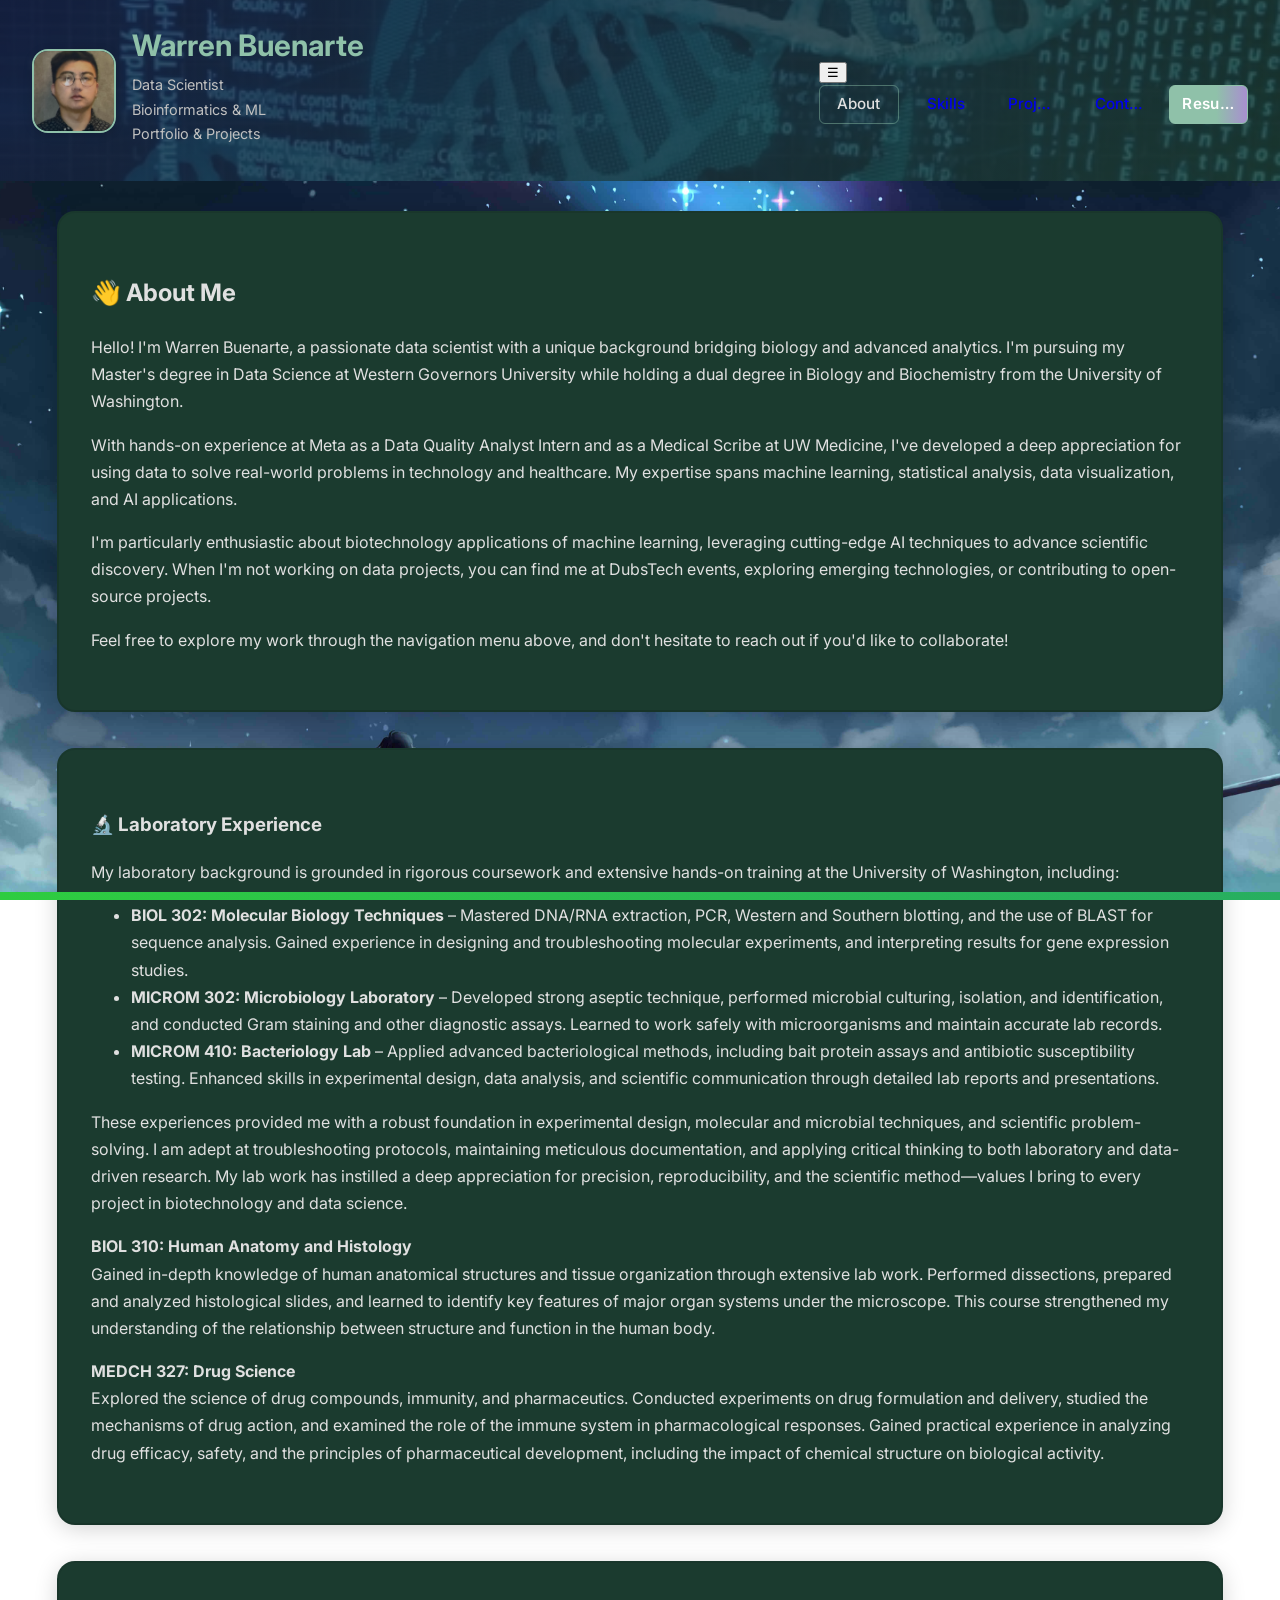
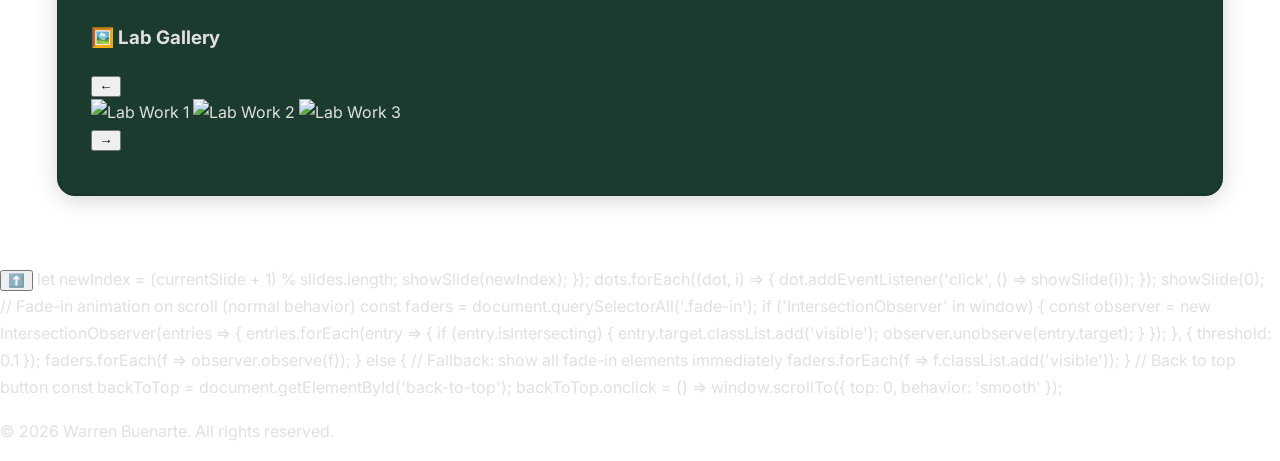
==== commit 2f572fd1: "Refactor header layout and update profile information for improved clarity and navigation" ====
--- a/index.html
+++ b/index.html
@@ -12,27 +12,24 @@
 
   <!-- Header -->
   <header>
-    <div class="header-container container">
+    <div class="header-container">
       <div class="header-left">
-        <img src="IMG_1347.jpeg" alt="Warren Buenarte" class="profile-pic">
+        <img src="IMG_1347.jpeg" alt="Profile" class="profile-pic" />
         <div class="header-text">
           <h1>Warren Buenarte</h1>
-          <p class="tagline">Data Scientist | Biotechology, Machine Learning & AI Enthusiast | University of Washington</p>
+          <p class="tagline">Data Scientist<br>Bioinformatics & ML<br>Portfolio & Projects</p>
         </div>
       </div>
-      <nav id="main-nav">
-        <a href="index.html">About</a>
-        <a href="projects.html">Projects</a>
-        <a href="skills.html">Skills</a>
-        <a href="education.html">Education</a>
-        <a href="experience.html">Experience</a>
-        <a href="contact.html">Contact</a>
-        <a href="interests.html">Interests</a>
-        <a href="photos/photos.html">Photos</a>
-        <a href="https://www.linkedin.com/in/warren05/" target="_blank" title="LinkedIn"><span class="nav-icon" aria-label="LinkedIn"> <svg xmlns="http://www.w3.org/2000/svg" viewBox="0 0 24 24" fill="currentColor" width="1.3em" height="1.3em"><path d="M19 0h-14c-2.76 0-5 2.24-5 5v14c0 2.76 2.24 5 5 5h14c2.76 0 5-2.24 5-5v-14c0-2.76-2.24-5-5-5zm-11 19h-3v-9h3v9zm-1.5-10.28c-.97 0-1.75-.79-1.75-1.75s.78-1.75 1.75-1.75 1.75.79 1.75 1.75-.78 1.75-1.75 1.75zm15.5 10.28h-3v-4.5c0-1.08-.02-2.47-1.5-2.47-1.5 0-1.73 1.17-1.73 2.39v4.58h-3v-9h2.89v1.23h.04c.4-.75 1.38-1.54 2.84-1.54 3.04 0 3.6 2 3.6 4.59v4.72z"/></svg></span></a>
-        <a href="https://github.com/linglingms" target="_blank" title="GitHub"><span class="nav-icon github" aria-label="GitHub"><svg xmlns="http://www.w3.org/2000/svg" viewBox="0 0 24 24" fill="currentColor" width="1.3em" height="1.3em"><path d="M12 0C5.37 0 0 5.37 0 12c0 5.3 3.438 9.8 8.205 11.387.6.113.82-.262.82-.582 0-.288-.012-1.243-.017-2.252-3.338.726-4.042-1.415-4.042-1.415-.546-1.387-1.333-1.756-1.333-1.756-1.09-.745.083-.729.083-.729 1.205.085 1.84 1.237 1.84 1.237 1.07 1.834 2.807 1.304 3.492.997.108-.775.418-1.305.762-1.606-2.665-.304-5.466-1.332-5.466-5.931 0-1.31.469-2.381 1.236-3.221-.124-.303-.535-1.523.117-3.176 0 0 1.008-.322 3.3 1.23.957-.266 1.984-.399 3.003-.404 1.018.005 2.046.138 3.006.404 2.289-1.552 3.295-1.23 3.295-1.23.653 1.653.242 2.873.119 3.176.77.84 1.235 1.911 1.235 3.221 0 4.609-2.803 5.625-5.475 5.921.43.372.823 1.104.823 2.226 0 1.606-.015 2.898-.015 3.293 0 .322.216.699.825.58C20.565 21.796 24 17.297 24 12c0-6.63-5.373-12-12-12z"/></svg></span></a>
-        <a href="resume.pdf" target="_blank" class="resume-btn">Resume</a>
-      </nav>
+      <div class="header-right">
+        <button id="hamburger-btn" aria-label="Toggle Menu">&#9776;</button>
+        <nav id="main-nav">
+          <a href="index.html">About</a>
+          <a href="skills.html">Skills</a>
+          <a href="projects.html">Projects</a>
+          <a href="contact.html">Contact</a>
+          <a class="resume-btn" href="resume.pdf">Resume</a>
+        </nav>
+      </div>
     </div>
   </header>
 
@@ -105,8 +102,13 @@
   <!-- Back to Top -->
   <button id="back-to-top">⬆️</button>
 
-  <!-- JS -->
   <script>
+    // Hamburger menu toggle
+    const hamburger = document.getElementById('hamburger-btn');
+    const nav = document.getElementById('main-nav');
+    hamburger.addEventListener('click', () => {
+      nav.classList.toggle('active');
+    });
     // Highlight current nav link
     const currentPath = window.location.pathname.split('/').pop() || 'index.html';
     document.querySelectorAll('nav a').forEach(link => {
@@ -114,25 +116,26 @@
       if (!href || href.startsWith('http') || href.startsWith('mailto:') || href.startsWith('#')) return;
       if (href === currentPath) link.classList.add('is-active');
     });
-
-    // Image slider logic
-    const slides = document.querySelectorAll('.slide');
-    const dots = document.querySelectorAll('.slider-dots .dot');
-    let currentSlide = 0;
-    function showSlide(index) {
-      slides.forEach((slide, i) => {
-        slide.classList.toggle('active', i === index);
-      });
-      dots.forEach((dot, i) => {
-        dot.classList.toggle('active', i === index);
-      });
-      currentSlide = index;
+    // Fade-in animation on scroll (normal behavior)
+    const faders = document.querySelectorAll('.fade-in');
+    if ('IntersectionObserver' in window) {
+      const observer = new IntersectionObserver(entries => {
+        entries.forEach(entry => {
+          if (entry.isIntersecting) {
+            entry.target.classList.add('visible');
+            observer.unobserve(entry.target);
+          }
+        });
+      }, { threshold: 0.1 });
+      faders.forEach(f => observer.observe(f));
+    } else {
+      // Fallback: show all fade-in elements immediately
+      faders.forEach(f => f.classList.add('visible'));
     }
-    document.getElementById('prev-slide').addEventListener('click', () => {
-      let newIndex = (currentSlide - 1 + slides.length) % slides.length;
-      showSlide(newIndex);
-    });
-    document.getElementById('next-slide').addEventListener('click', () => {
+    // Back to top button
+    const backToTop = document.getElementById('back-to-top');
+    backToTop.onclick = () => window.scrollTo({ top: 0, behavior: 'smooth' });
+  </script>
       let newIndex = (currentSlide + 1) % slides.length;
       showSlide(newIndex);
     });
--- a/style.css
+++ b/style.css
@@ -1,359 +1,229 @@
-/* Green accent bar at the very bottom of the page */
+/* Import Google Fonts */
+@import url('https://fonts.googleapis.com/css2?family=Inter:wght@400;600;700&display=swap');
+
+/* Root colors */
+:root {
+  --bg: #e0e0e5;
+  --gradient-start: #d1d1e0;
+  --gradient-end: #a88fcf;
+  --section-bg: #1b3b2f;
+  --fg: #e0e0e0;
+  --accent: #8fc1a9;
+  --muted: #c0c0c0;
+  --card-shadow: rgba(0, 0, 0, 0.2);
+}
+
+/* Global styles */
+body {
+  margin: 0;
+  font-family: 'Inter', sans-serif;
+  background: url('IMG_2798.jpeg') no-repeat center top fixed;
+  background-size: cover;
+  color: var(--fg);
+  line-height: 1.7;
+  min-height: 100vh;
+  max-width: 100vw;
+  overflow-x: hidden;
+}
+
+html {
+  max-width: 100vw;
+  overflow-x: hidden;
+}
+
+.container {
+  max-width: 1200px;
+  margin: 0 auto;
+  padding: 2rem 1.2rem;
+  box-sizing: border-box;
+}
+
+/* Header */
+header {
+  width: 100%;
+  position: relative;
+  background: linear-gradient(135deg, rgba(23,36,71,0.82), rgba(27,59,47,0.82)), url('bioinfo-background.webp');
+  background-size: cover;
+  background-position: center;
+  z-index: 1000;
+  padding: 0.25rem 0;
+  display: flex;
+  align-items: center;
+  justify-content: center;
+  box-sizing: border-box;
+  min-height: 120px;
+}
+
+.header-container {
+  display: flex;
+  align-items: center;
+  justify-content: space-between;
+  width: 100%;
+  max-width: 1400px;
+  padding: 1rem 2rem;
+  box-sizing: border-box;
+  gap: 2rem;
+}
+
+/* Left side: profile + name */
+.header-left {
+  display: flex;
+  align-items: center;
+  gap: 1rem;
+  flex-shrink: 0;
+  min-width: 0;
+}
+
+.profile-pic {
+  width: 80px;
+  height: 80px;
+  border-radius: 16px;
+  object-fit: cover;
+  border: 2.5px solid var(--accent);
+  box-shadow: 0 2px 10px rgba(0,0,0,0.13);
+}
+
+/* Name + tagline */
+.header-text {
+  display: flex;
+  flex-direction: column;
+  justify-content: center;
+  min-width: 0;
+  max-width: 520px;
+  word-break: break-word;
+}
+
+.header-text h1 {
+  margin: 0;
+  font-size: 1.85rem;
+  color: var(--accent);
+  font-weight: 700;
+}
+
+.header-text .tagline {
+  color: var(--muted);
+  font-size: 0.9rem;
+  margin-top: 0.2rem;
+}
+
+/* Navigation: buttons and links (single row, scalable) */
+nav#main-nav {
+  display: flex;
+  align-items: center;
+  justify-content: flex-end;
+  flex: 1 1 auto;
+  gap: 0.5rem;
+  flex-wrap: nowrap;       /* Keep buttons in single row */
+  overflow: hidden;        /* Hide overflow */
+  min-width: 0;
+}
+
+nav a,
+.resume-btn {
+  flex: 1 1 0;             /* Allow proportional shrinking */
+  min-width: 0;
+  text-align: center;
+  white-space: nowrap;
+  overflow: hidden;
+  text-overflow: ellipsis;
+  padding: 0.35rem 0.8rem;
+  font-size: 0.95rem;
+  border-radius: 6px;
+  font-weight: 500;
+  text-decoration: none;
+  transition: all 0.2s ease;
+  border: 1px solid transparent;
+}
+
+.resume-btn {
+  background: linear-gradient(90deg, var(--accent) 60%, #a88fcf 100%);
+  color: #fff !important;
+  font-weight: 600;
+  letter-spacing: 0.02em;
+  box-shadow: 0 2px 8px rgba(143,193,169,0.10);
+  cursor: pointer;
+  border: 1.5px solid var(--accent);
+  text-decoration: none !important;
+  overflow: hidden;
+}
+
+.resume-btn:hover, .resume-btn:active {
+  background: linear-gradient(90deg, #a88fcf 0%, var(--accent) 100%);
+  color: var(--fg);
+  transform: translateY(1px) scale(0.98);
+  box-shadow: 0 1px 4px rgba(143,193,169,0.13);
+}
+
+nav a:hover,
+nav a:focus-visible {
+  color: var(--fg);
+  background: rgba(0,0,0,0.14);
+  border-color: rgba(143,193,169,0.45);
+}
+
+nav a.is-active {
+  color: var(--fg);
+  border-color: rgba(143,193,169,0.45);
+}
+
+/* Header & footer accent bars */
+.header-accent-bar {
+  width: 100vw;
+  height: 7px;
+  background: linear-gradient(90deg, var(--accent) 60%, #6306fa 100%);
+  margin: 0;
+  border: none;
+  box-shadow: 0 2px 8px var(--card-shadow);
+}
+
 .footer-accent-bar {
   width: 100vw;
   height: 8px;
   background: linear-gradient(90deg, #2ecc40 0%, #27ae60 100%);
   margin: 0;
-  padding: 0;
   border: none;
   position: fixed;
   left: 0;
   bottom: 0;
   z-index: 9999;
 }
-@import url('https://fonts.googleapis.com/css2?family=Inter:wght@400;600;700&display=swap');
-
-/* Root colors */
-:root {
-  --bg: #e0e0e5;           /* light gray base for gradient */
-  --gradient-start: #d1d1e0; /* gray */
-  --gradient-end: #a88fcf;   /* faded purple */
-  --section-bg: #1b3b2f;     /* dark green boxes */
-  --fg: #e0e0e0;             /* light gray text inside boxes */
-  --accent: #8fc1a9;         /* green accent for headings */
-  --muted: #c0c0c0;          /* lighter muted text */
-  --card-shadow: rgba(0, 0, 0, 0.2);
-}
-
-/* Global styles */
-body {
-  margin: 0;
-  font-family: 'Inter', sans-serif;
-  background: url('IMG_2798.jpeg') no-repeat center top fixed;
-  background-size: cover;
-  color: var(--fg);
-  line-height: 1.7;
-  min-height: 100vh;
-  max-width: 100vw;
-  overflow-x: hidden;
-html {
-  max-width: 100vw;
-  overflow-x: hidden;
-}
-}
-
-.container {
-  max-width: 1200px;
-  margin: 0 auto;
-  padding: 2rem 1.2rem;
-  box-sizing: border-box;
-}
-
-
-/* Header */
-header {
+
+/* Skills Grid */
+.skills-grid {
+  display: grid;
+  grid-template-columns: repeat(auto-fit, minmax(160px, 1fr));
+  gap: 1.5rem;
   width: 100%;
-  left: 0;
-  right: 0;
-  position: relative;
-  background: linear-gradient(135deg, rgba(23, 36, 71, 0.82), rgba(27, 59, 47, 0.82)), url('dna_code_bg.jpg');
-  header {
-    width: 100%;
-    left: 0;
-    right: 0;
-    position: relative;
-    background: linear-gradient(135deg, rgba(23, 36, 71, 0.82), rgba(27, 59, 47, 0.82)), url('dna_code_bg.jpg');
-    background-size: cover;
-    background-position: center;
-    z-index: 1000;
-    border-bottom: 0;
-    padding: 0.25rem 0 0 0;
-    min-height: 90px;
-    display: flex;
-    flex-direction: row;
-    align-items: center;
-    justify-content: center;
-    box-sizing: border-box;
-  }
-  gap: 3.2rem;
-  /* Header container: left (profile/text), center (nav) */
-  .header-container {
-    display: flex;
-    align-items: center;
-    justify-content: center;
-    width: 100%;
-    max-width: 1400px;
-    margin: 0 auto;
-    gap: 2.5rem;
-    position: relative;
-    padding: 0.7rem 2.5rem 0.7rem 2.5rem;
-    box-sizing: border-box;
-  }
-  gap: 1.2rem;
-  /* Group profile and text on left */
-  .header-left {
-    display: flex;
-    align-items: center;
-    gap: 1.5rem;
-  }
-  position: absolute;
-  .profile-pic {
-    width: 90px;
-    height: 90px;
-    border-radius: 16px;
-    object-fit: cover;
-    object-position: center 40%;
-    border: 2.5px solid var(--accent);
-    box-shadow: 0 2px 10px rgba(0,0,0,0.13);
-    margin: 0;
-    display: block;
-  }
-  left: 50%;
-  .header-text {
-    display: flex;
-    flex-direction: column;
-    justify-content: center;
-    min-width: 220px;
-    max-width: 500px;
-    word-break: break-word;
-    align-items: flex-start;
-    margin: 0;
-  }
-  transform: translateX(-50%);
-  nav#main-nav {
-    display: flex;
-    align-items: center;
-    justify-content: center;
-    gap: 1.2rem;
-    flex: 1 1 auto;
-    position: absolute;
-    left: 50%;
-    top: 50%;
-    transform: translate(-50%, -50%);
-    z-index: 2;
-  }
-  z-index: 2;
-}
-
-/* Green accent bar below header */
-.header-accent-bar {
-  width: 100vw;
-  height: 7px;
-  background: linear-gradient(90deg, var(--accent) 60%, #6306fa 100%);
-  margin: 0;
-  border: none;
-  box-shadow: 0 2px 8px var(--card-shadow);
-}
-
-.header-container {
-  display: flex;
-  align-items: flex-start;
-  width: 100%;
-  max-width: 1400px;
-  margin: 0 0 0 auto;
-  gap: 2.2rem;
-  flex-wrap: nowrap;
-  justify-content: flex-end;
-  text-align: left;
-  flex-direction: row;
-  padding: 0.7rem 2.5rem 0.7rem 2.5rem;
-  box-sizing: border-box;
-}
-
-/* Larger, rectangular profile picture for header */
-.profile-pic {
-  width: 90px;
-  height: 68px;
+  overflow-x: auto;
+  background: #164731;
   border-radius: 14px;
-  object-fit: cover;
-  object-position: center 40%;
-  border: 2.5px solid var(--accent);
-  margin-bottom: 0;
-  margin-right: 0;
-  margin-left: 0;
-  display: block;
-  margin-top: 0;
-  margin-right: auto;
-  margin-left: auto;
-  box-shadow: 0 2px 10px rgba(0,0,0,0.13);
-  transition: width 0.25s, height 0.25s, margin-bottom 0.25s, border-radius 0.25s;
-}
-/* Social icon styles */
-.nav-icon {
-  display: inline-flex;
-  align-items: center;
-  justify-content: center;
-  width: 1.6em;
-  height: 1.6em;
-  vertical-align: middle;
-  margin-right: 0.1em;
-  margin-left: 0.1em;
-  color: var(--accent);
-  transition: color 0.2s;
-}
-.nav-icon:hover {
-  color: #0077b5; /* LinkedIn blue */
-}
-.nav-icon.github:hover {
-  color: #333;
-}
-
-.header-text {
-  display: flex;
-  flex-direction: column;
-  justify-content: flex-start;
-  min-width: 220px;
-  max-width: 500px;
-  flex: 1 1 auto;
-  margin-left: 2.5rem;
+  padding: 1rem 0.5rem;
+}
+
+.skill {
+  background: #164731;
+  padding: 1.2rem 1.5rem;
+  border-radius: 14px;
+  text-align: center;
+  font-weight: 600;
+  color: #e0e0e0;
+  box-shadow: 0 2px 8px rgba(0,0,0,0.18);
+  margin: 0.2rem 0;
+  font-size: 1.1rem;
+  min-width: 120px;
   word-break: break-word;
-  align-items: flex-start;
-/* Interests List Styling */
-.interests-list {
-  margin: 0;
-  padding: 0 0 0 1.2rem;
-  list-style: disc inside;
-  font-size: 1.1rem;
-  color: var(--fg);
-  line-height: 2;
-}
-}
-
-.header-text h1 {
-  margin: 0;
-  font-size: 1.25rem;
-  color: var(--accent);
-  font-weight: 700;
-  transition: font-size 0.25s ease;
-}
-
-.header-text .tagline {
-  color: var(--muted);
-  font-size: 0.92rem;
-  margin-top: 0.18rem;
-  margin-bottom: 0.12rem;
-  font-weight: 400;
-  transition: margin 0.25s ease, font-size 0.25s ease, opacity 0.2s ease;
-}
-
-header.is-compact {
-  padding-top: 0.35rem;
-  padding-bottom: 0.35rem;
-}
-
-header.is-compact .profile-pic {
-  width: 82px;
-  height: 82px;
-  margin-bottom: 0.25rem;
-}
-
-header.is-compact .header-text h1 {
-  font-size: 1.85rem;
-}
-
-header.is-compact .header-text .tagline {
-  font-size: 0.9rem;
-  margin-top: 0.2rem;
-  margin-bottom: 0.45rem;
-}
-
-nav {
-  display: flex;
-  align-items: center;
-  gap: 0.7rem;
-  justify-content: flex-start;
-  margin: 0;
-}
-
-nav a {
-  margin: 0;
-  color: var(--accent);
-  text-decoration: none;
-  font-weight: 500;
-  font-size: 1rem;
-  padding: 0.25rem 0.7rem;
-  border: 1px solid transparent;
-  border-radius: 6px;
-  position: relative;
-  transition: color 0.25s, background-color 0.25s, border-color 0.25s, transform 0.2s;
-}
-
-nav a::after {
-  content: "";
-  position: absolute;
-  left: 0.35rem;
-  right: 0.35rem;
-  bottom: 0.08rem;
-  height: 2px;
-  background: var(--accent);
-  border-radius: 100px;
-  transform: scaleX(0);
-  transform-origin: left;
-  transition: transform 0.28s ease;
-}
-
-nav a:hover,
-nav a:focus-visible {
-  color: var(--fg);
-  background: rgba(0, 0, 0, 0.14);
-  border-color: rgba(143, 193, 169, 0.45);
-}
-
-nav a:active {
-  transform: translateY(1px);
-}
-
-nav a.is-active {
-  color: var(--fg);
-  border-color: rgba(143, 193, 169, 0.45);
-}
-
-nav a.is-active::after {
-  transform: scaleX(1);
-}
-
-nav a:hover::after,
-nav a:focus-visible::after {
-  transform: scaleX(1);
-}
-
-
-/* Modern, accessible button style for resume and other actions */
-.resume-btn {
-  display: inline-block;
-  padding: 0.32rem 1.1rem;
-  border-radius: 999px;
-  border: none;
-  background: linear-gradient(90deg, var(--accent) 60%, #a88fcf 100%);
-  color: #fff !important;
-  font-weight: 600;
-  font-size: 1rem;
-  letter-spacing: 0.02em;
-  box-shadow: 0 2px 8px rgba(143,193,169,0.10);
-  cursor: pointer;
-  transition: background 0.22s, color 0.22s, box-shadow 0.22s, transform 0.13s;
-  outline: none;
-  border: 1.5px solid var(--accent);
-  position: relative;
-  overflow: hidden;
-  margin-left: 0.7rem;
-  text-decoration: none !important;
-}
-.resume-btn:focus-visible {
-  box-shadow: 0 0 0 3px #8fc1a9cc, 0 2px 8px rgba(143,193,169,0.10);
-}
-.resume-btn:hover, .resume-btn:active {
-  background: linear-gradient(90deg, #a88fcf 0%, var(--accent) 100%);
-  color: var(--fg);
-  transform: translateY(1px) scale(0.98);
-}
-.resume-btn:active {
-  box-shadow: 0 1px 4px rgba(143,193,169,0.13);
+  transition: transform 0.18s, box-shadow 0.18s, background 0.18s;
+}
+
+.skill:hover {
+  transform: translateY(-4px) scale(1.04);
+  box-shadow: 0 8px 24px #0002;
+  background: #1b3b2f;
 }
 
 /* Sections */
 .section {
-  padding: 3rem 2.5rem;
+  padding: 2.5rem 2rem;
   background: var(--section-bg);
   color: var(--fg);
   border-radius: 16px;
@@ -367,375 +237,20 @@
   box-shadow: 0 8px 32px var(--card-shadow), 0 0 0 2px #1b3b2f;
 }
 
-h2 {
-  color: var(--accent);
-  margin-bottom: 1.5rem;
-  font-size: 2rem;
-}
-
-/* Skills Grid */
-.skills-grid {
-  display: grid;
-  grid-template-columns: repeat(auto-fit, minmax(180px, 1fr));
-  gap: 1.5rem;
-}
-
-.skill {
-  background: #164731; /* dark green */
-  padding: 1rem 1.2rem;
-  border-radius: 14px;
-  text-align: center;
-  font-weight: 500;
-  color: var(--fg);
-  box-shadow: 0 2px 6px var(--card-shadow);
-  transition: transform 0.2s, box-shadow 0.2s;
-}
-
-.skill:hover {
-  transform: translateY(-2px);
-  box-shadow: 0 6px 12px var(--card-shadow);
-}
-
-/* Education & Experience */
-.edu-item, .exp-item {
-  margin-bottom: 2rem;
-}
-.edu-item h3, .exp-item h3 {
-  color: var(--accent);
-  margin-bottom: 0.5rem;
-  font-size: 1.1rem;
-  color: var(--muted);
-  margin: 0.2rem 0 0 0;
-  font-weight: 400;
-  line-height: 1.3;
-  max-width: 100%;
-  white-space: pre-line;
-  word-break: break-word;
-  font-size: 1rem;
-}
-.exp-item ul {
-  padding-left: 1.8rem;
-}
-
-/* WGU Courses */
-.courses-grid {
-  display: grid;
-  grid-template-columns: repeat(auto-fit, minmax(220px, 1fr));
-  gap: 1.5rem;
-}
-
-.course-item {
-  background: #164731;
-  padding: 1.5rem;
-  border-radius: 14px;
-  text-align: center;
-  color: var(--fg);
-  box-shadow: 0 2px 6px var(--card-shadow);
-  transition: transform 0.2s, box-shadow 0.2s;
-}
-
-.course-item:hover {
-  transform: translateY(-2px);
-  box-shadow: 0 6px 12px var(--card-shadow);
-}
-
-.course-item h4 {
-  color: var(--accent);
-  margin: 0 0 0.5rem 0;
-  font-size: 1rem;
-}
-
-.course-item p {
-  color: var(--muted);
-  margin: 0;
-  font-size: 0.95rem;
-}
-
-/* Undergraduate Courses */
-.undergrad-school {
-  background: #164731;
-  padding: 1.5rem;
-  border-radius: 14px;
-  margin-bottom: 2rem;
-}
-
-.undergrad-school h3 {
-  color: var(--accent);
-  margin: 0 0 1.5rem 0;
-  font-size: 1.3rem;
-  border-bottom: 2px solid var(--accent);
-  padding-bottom: 0.5rem;
-}
-
-.course-list-combined {
-  display: grid;
-  gap: 0.7rem;
-}
-
-.course-entry {
-  color: var(--fg);
-  font-size: 0.95rem;
-  padding: 0.7rem 0.8rem;
-  background: rgba(0, 0, 0, 0.2);
-  border-left: 3px solid var(--accent);
-  border-radius: 4px;
-}
-
-/* Projects */
-
-/* New Project List Layout */
-.project-list {
-  display: flex;
-  flex-direction: column;
-  gap: 1.5rem;
-  margin-bottom: 2.5rem;
-}
-
-.project-category {
-  color: var(--accent);
-  font-size: 1.3rem;
-  margin-top: 2.5rem;
-  margin-bottom: 1.1rem;
-  border-left: 5px solid var(--accent);
-  padding-left: 0.8rem;
-  letter-spacing: 0.01em;
-}
-
-
-.project-card {
-  background: #007bff5c;
-  padding: 1.5rem 1.2rem;
-  border-radius: 16px;
-  color: var(--fg);
-  box-shadow: 0 2px 10px var(--card-shadow);
-  transition: transform 0.2s, box-shadow 0.2s;
-  text-align: left;
-}
-
-.project-card-content {
-  display: flex;
-  flex-direction: row;
-  align-items: center;
-  justify-content: space-between;
-  gap: 2.2rem;
-}
-
-.project-info {
-  flex: 1 1 0;
-  min-width: 0;
-}
-.project-info h4 {
-  color: var(--accent);
-  margin: 0 0 0.3rem 0;
-  font-size: 1.1rem;
-}
-.project-info p {
-  margin: 0;
-  font-size: 1rem;
-  color: var(--fg);
-}
-
-.project-link {
-  flex-shrink: 0;
-  display: flex;
-  align-items: center;
-  justify-content: flex-end;
-}
-.project-link a {
-  color: var(--accent);
-  text-decoration: none;
-  font-weight: 600;
-  font-size: 1rem;
-  border-radius: 6px;
-  padding: 0.38rem 1.1rem;
-  background: rgba(0,0,0,0.13);
-  box-shadow: 0 1px 4px var(--card-shadow);
-  transition: background 0.2s, color 0.2s, box-shadow 0.2s;
-  margin-left: 1.2rem;
-}
-.project-link a:hover {
-  background: var(--accent);
-  color: var(--bg);
-  box-shadow: 0 4px 16px var(--card-shadow);
+/* Responsive adjustments */
+@media (max-width: 1024px) {
+  nav a, .resume-btn { font-size: 0.95rem; padding: 0.28rem 0.7rem; }
+  .header-container { flex-direction: column; gap: 1rem; padding: 0.5rem 1rem; }
 }
 
 @media (max-width: 700px) {
-  .project-card-content {
-    flex-direction: column;
-    align-items: flex-start;
-    gap: 0.7rem;
-  }
-  .project-link {
-    width: 100%;
-    justify-content: flex-start;
-    margin-top: 0.5rem;
-    margin-left: 0;
-  }
-  .project-link a {
-    width: 100%;
-    text-align: center;
-    margin-left: 0;
-  }
-}
-
-@media (max-width: 700px) {
-  .project-list {
-    gap: 1.1rem;
-  }
-  .project-card {
-    padding: 1.1rem 0.7rem;
-    font-size: 0.98rem;
-  }
-  .project-category {
-    font-size: 1.08rem;
-    padding-left: 0.5rem;
-    margin-top: 2rem;
-    margin-bottom: 0.7rem;
-  }
-}
-
-/* Contact */
-#contact a {
-  color: var(--accent);
-  text-decoration: none;
-  font-size: 1.1rem;
-}
-
-#contact a:hover {
-  color: var(--fg);
-}
-
-.contact-content {
-  font-size: 1.1rem;
-  line-height: 1.8;
-}
-
-.contact-info {
-  margin-top: 1.5rem;
-  padding: 1.5rem;
-  background: #d28a10;
-  border-radius: 8px;
-}
-
-.contact-info p {
-  margin: 0.8rem 0;
-  font-size: 1rem;
-}
-
-/* Footer */
-
-#back-to-top:focus-visible {
-  box-shadow: 0 0 0 3px #8fc1a9cc, 0 4px 18px rgba(143,193,169,0.18);
-}
-#back-to-top:hover, #back-to-top:active {
-  background: linear-gradient(135deg, #a88fcf 0%, var(--accent) 100%);
-  color: var(--fg);
-  transform: scale(1.08);
-}
-
-/* Fade-in animation */
-.fade-in {
-  opacity: 0;
-  transform: translateY(20px);
-  transition: opacity 0.8s ease-out, transform 0.8s ease-out;
-}
-
-.fade-in.visible {
-  opacity: 1;
-  transform: translateY(0);
-}
-
-/* Info Box Styles */
-.info-box {
-  background: #164731;
-  color: var(--fg);
-  border-radius: 16px;
-  box-shadow: 0 2px 10px var(--card-shadow);
-  padding: 2rem 1.5rem;
-  margin: 2rem 0;
-  transition: box-shadow 0.2s, transform 0.2s;
-}
-.info-box h3 {
-  color: var(--accent);
-  margin-top: 0;
-  margin-bottom: 1rem;
-}
-.lab-experience {
-  border-left: 6px solid var(--accent);
-}
-
-/* Image Slider Styles */
-.image-slider {
-  text-align: center;
-  padding-bottom: 1.2rem;
-}
-.slider-container {
-  display: flex;
-  align-items: center;
-  justify-content: center;
-  gap: 1rem;
-  margin-bottom: 0.7rem;
-}
-.slider-images {
-  justify-content: center;
-  text-align: center;
-  width: 260px;
-  height: 180px;
-  overflow: hidden;
-  border-radius: 10px;
-  background: #222;
-  box-shadow: 0 2px 8px var(--card-shadow);
-}
-/* .slide and .slide.active already defined above, remove duplicate */
-.slider-btn {
-  background: var(--accent);
-  color: var(--section-bg);
-  border: none;
-  border-radius: 50%;
-  width: 2.2rem;
-  height: 2.2rem;
-  font-size: 1.3rem;
-  cursor: pointer;
-  box-shadow: 0 1px 4px var(--card-shadow);
-  transition: background 0.2s, color 0.2s;
-}
-.slider-btn:hover {
-  background: #a88fcf;
-  color: var(--fg);
-}
-.slider-dots {
-  display: flex;
-  justify-content: center;
-  gap: 0.5rem;
-  margin-top: 0.5rem;
-}
-.dot {
-  width: 12px;
-  height: 12px;
-  border-radius: 50%;
-  background: var(--muted);
-  display: inline-block;
-  cursor: pointer;
-  transition: background 0.2s;
-}
-.dot.active {
-  background: var(--accent);
-}
-
-/* Responsive */
-@media (max-width: 1024px) {
-  .container { padding: 1.5rem 1.2rem; }
-  .header-container { flex-direction: column; gap: 1.5rem; padding: 0.7rem 0.7rem; }
-  .profile-pic { width: 80px; height: 60px; }
-  .header-text h1 { font-size: 2rem; }
-}
-
-@media (max-width: 700px) {
+  nav a, .resume-btn { font-size: 0.9rem; padding: 0.22rem 0.6rem; }
   .profile-pic { width: 70px; height: 54px; }
   .header-container { padding: 0.5rem 0.5rem; }
 }
+
 @media (max-width: 560px) {
-  .header-text { min-width: 0; }
+  nav a, .resume-btn { font-size: 0.82rem; padding: 0.2rem 0.5rem; }
   .profile-pic { width: 60px; height: 44px; }
   .header-text h1 { font-size: 1.7rem; }
   .header-text .tagline { font-size: 0.86rem; }
@@ -744,6 +259,3 @@
 
 
 
-
-
-
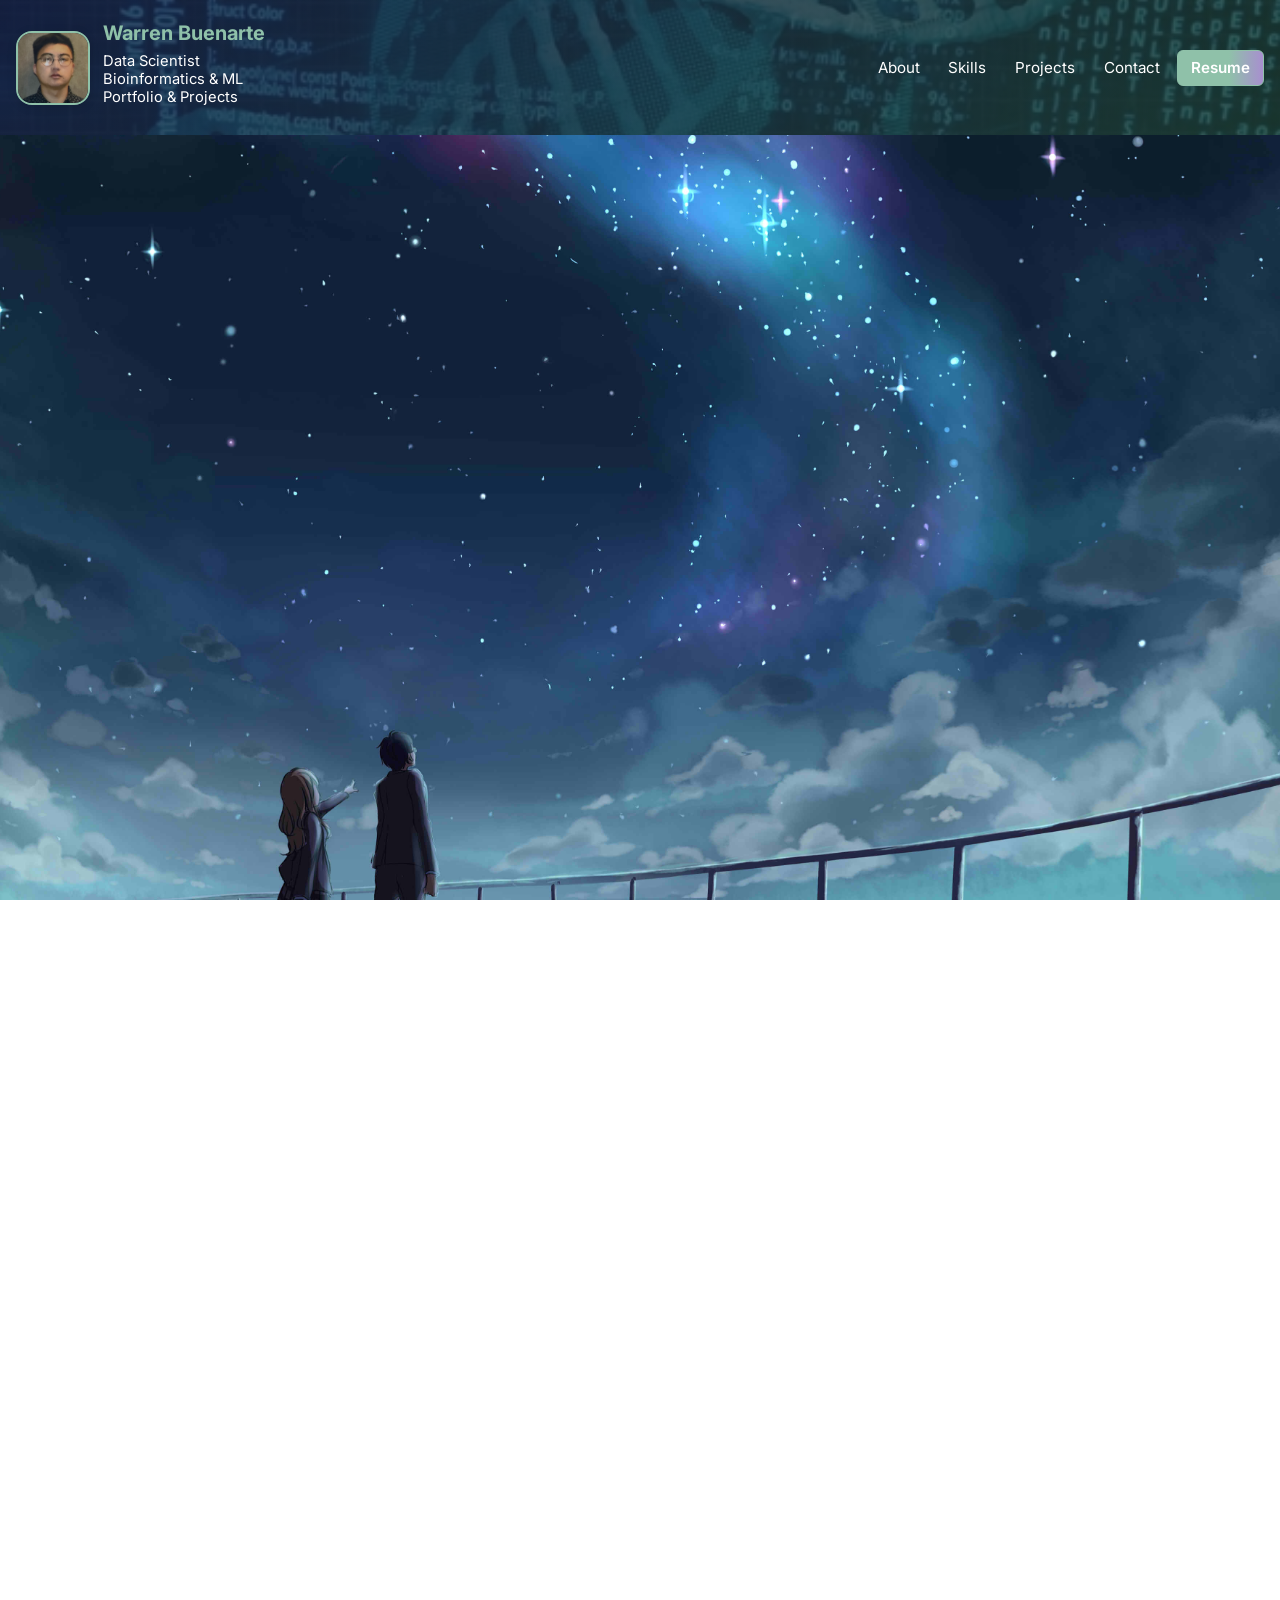
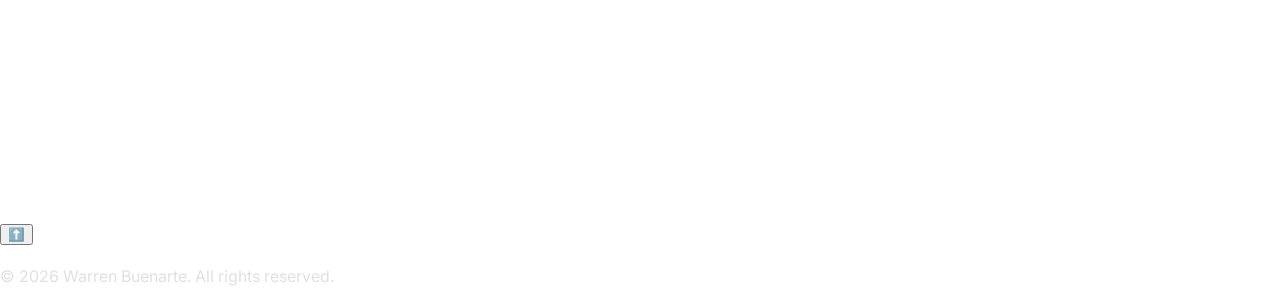
==== commit 0608e3d3: "Refactor JavaScript for improved functionality and prevent errors" ====
--- a/index.html
+++ b/index.html
@@ -106,9 +106,11 @@
     // Hamburger menu toggle
     const hamburger = document.getElementById('hamburger-btn');
     const nav = document.getElementById('main-nav');
-    hamburger.addEventListener('click', () => {
-      nav.classList.toggle('active');
-    });
+    if (hamburger && nav) {
+      hamburger.addEventListener('click', () => {
+        nav.classList.toggle('active');
+      });
+    }
     // Highlight current nav link
     const currentPath = window.location.pathname.split('/').pop() || 'index.html';
     document.querySelectorAll('nav a').forEach(link => {
@@ -134,28 +136,10 @@
     }
     // Back to top button
     const backToTop = document.getElementById('back-to-top');
-    backToTop.onclick = () => window.scrollTo({ top: 0, behavior: 'smooth' });
-  </script>
-      let newIndex = (currentSlide + 1) % slides.length;
-      showSlide(newIndex);
-    });
-    dots.forEach((dot, i) => {
-      dot.addEventListener('click', () => showSlide(i));
-    });
-    showSlide(0);
-
-
-    // Fade-in animation on scroll (normal behavior)
-    const faders = document.querySelectorAll('.fade-in');
-    if ('IntersectionObserver' in window) {
-      const observer = new IntersectionObserver(entries => {
-        entries.forEach(entry => {
-          if (entry.isIntersecting) {
-            entry.target.classList.add('visible');
-            observer.unobserve(entry.target);
-          }
-        });
-      }, { threshold: 0.1 });
+    if (backToTop) {
+      backToTop.onclick = () => window.scrollTo({ top: 0, behavior: 'smooth' });
+    }
+  <!-- Only one header should exist, already present at the top of the file. Removed duplicate header. -->
       faders.forEach(f => observer.observe(f));
     } else {
       // Fallback: show all fade-in elements immediately
--- a/style.css
+++ b/style.css
@@ -46,12 +46,11 @@
   background-size: cover;
   background-position: center;
   z-index: 1000;
-  padding: 0.25rem 0;
+  padding: 0.5rem 0;
   display: flex;
   align-items: center;
   justify-content: center;
   box-sizing: border-box;
-  min-height: 120px;
 }
 
 .header-container {
@@ -60,132 +59,114 @@
   justify-content: space-between;
   width: 100%;
   max-width: 1400px;
-  padding: 1rem 2rem;
+  margin: 0 auto;
+  gap: 0.5rem; /* closer buttons */
+  padding: 0.5rem 1rem;
   box-sizing: border-box;
-  gap: 2rem;
-}
-
-/* Left side: profile + name */
+}
+
 .header-left {
   display: flex;
   align-items: center;
-  gap: 1rem;
-  flex-shrink: 0;
-  min-width: 0;
+  gap: 0.8rem;
 }
 
 .profile-pic {
-  width: 80px;
-  height: 80px;
+  width: 70px;
+  height: 70px;
   border-radius: 16px;
   object-fit: cover;
-  border: 2.5px solid var(--accent);
+  object-position: center 40%;
+  border: 2px solid var(--accent);
   box-shadow: 0 2px 10px rgba(0,0,0,0.13);
 }
 
-/* Name + tagline */
 .header-text {
   display: flex;
   flex-direction: column;
   justify-content: center;
-  min-width: 0;
-  max-width: 520px;
-  word-break: break-word;
+  max-width: 400px;
 }
 
 .header-text h1 {
   margin: 0;
-  font-size: 1.85rem;
+  font-size: 1.25rem;
   color: var(--accent);
   font-weight: 700;
 }
 
 .header-text .tagline {
-  color: var(--muted);
-  font-size: 0.9rem;
-  margin-top: 0.2rem;
-}
-
-/* Navigation: buttons and links (single row, scalable) */
+  color: #ffffff; /* white text */
+  font-size: 0.92rem;
+  line-height: 1.25;
+  margin-top: 0.1rem;
+  max-height: 3.6em; /* allow up to 3 lines */
+  overflow: hidden;
+}
+
+/* Navigation */
 nav#main-nav {
   display: flex;
   align-items: center;
   justify-content: flex-end;
-  flex: 1 1 auto;
-  gap: 0.5rem;
-  flex-wrap: nowrap;       /* Keep buttons in single row */
-  overflow: hidden;        /* Hide overflow */
-  min-width: 0;
-}
-
-nav a,
-.resume-btn {
-  flex: 1 1 0;             /* Allow proportional shrinking */
-  min-width: 0;
-  text-align: center;
+  gap: 0.4rem;
+  flex: 1;
+}
+
+nav a, .resume-btn {
+  color: #fff;
+  font-size: 0.95rem;
+  padding: 0.25rem 0.7rem;
+  border-radius: 6px;
+  text-decoration: none;
   white-space: nowrap;
-  overflow: hidden;
-  text-overflow: ellipsis;
-  padding: 0.35rem 0.8rem;
-  font-size: 0.95rem;
-  border-radius: 6px;
-  font-weight: 500;
-  text-decoration: none;
-  transition: all 0.2s ease;
-  border: 1px solid transparent;
+  transition: 0.2s;
+}
+
+nav a:hover, nav a.is-active {
+  background: rgba(255,255,255,0.1);
+  color: #fff;
 }
 
 .resume-btn {
   background: linear-gradient(90deg, var(--accent) 60%, #a88fcf 100%);
-  color: #fff !important;
+  color: #fff;
   font-weight: 600;
-  letter-spacing: 0.02em;
-  box-shadow: 0 2px 8px rgba(143,193,169,0.10);
+  border: 1.2px solid var(--accent);
+  padding: 0.25rem 0.8rem;
+}
+
+/* Hamburger menu for mobile */
+#hamburger-btn {
+  display: none;
+  font-size: 1.8rem;
+  background: none;
+  border: none;
+  color: #fff;
   cursor: pointer;
-  border: 1.5px solid var(--accent);
-  text-decoration: none !important;
-  overflow: hidden;
-}
-
-.resume-btn:hover, .resume-btn:active {
-  background: linear-gradient(90deg, #a88fcf 0%, var(--accent) 100%);
-  color: var(--fg);
-  transform: translateY(1px) scale(0.98);
-  box-shadow: 0 1px 4px rgba(143,193,169,0.13);
-}
-
-nav a:hover,
-nav a:focus-visible {
-  color: var(--fg);
-  background: rgba(0,0,0,0.14);
-  border-color: rgba(143,193,169,0.45);
-}
-
-nav a.is-active {
-  color: var(--fg);
-  border-color: rgba(143,193,169,0.45);
-}
-
-/* Header & footer accent bars */
-.header-accent-bar {
-  width: 100vw;
-  height: 7px;
-  background: linear-gradient(90deg, var(--accent) 60%, #6306fa 100%);
-  margin: 0;
-  border: none;
-  box-shadow: 0 2px 8px var(--card-shadow);
-}
-
-.footer-accent-bar {
-  width: 100vw;
-  height: 8px;
-  background: linear-gradient(90deg, #2ecc40 0%, #27ae60 100%);
-  margin: 0;
-  border: none;
-  position: fixed;
-  left: 0;
-  bottom: 0;
-  z-index: 9999;
+}
+
+/* Mobile nav */
+@media (max-width: 700px) {
+  nav#main-nav {
+    display: none;
+    flex-direction: column;
+    gap: 0.4rem;
+    width: 100%;
+    background: rgba(27,59,47,0.95);
+    position: absolute;
+    top: 100%;
+    right: 0;
+    padding: 1rem;
+    border-radius: 0 0 12px 12px;
+    box-shadow: 0 4px 12px rgba(0,0,0,0.25);
+  }
+  nav#main-nav.active {
+    display: flex;
+  }
+  #hamburger-btn {
+    display: block;
+  }
 }
 
 /* Skills Grid */
@@ -208,10 +189,8 @@
   font-weight: 600;
   color: #e0e0e0;
   box-shadow: 0 2px 8px rgba(0,0,0,0.18);
-  margin: 0.2rem 0;
   font-size: 1.1rem;
   min-width: 120px;
-  word-break: break-word;
   transition: transform 0.18s, box-shadow 0.18s, background 0.18s;
 }
 
@@ -237,6 +216,116 @@
   box-shadow: 0 8px 32px var(--card-shadow), 0 0 0 2px #1b3b2f;
 }
 
+/* Education & Experience */
+.edu-item, .exp-item {
+  margin-bottom: 2rem;
+}
+
+.edu-item h3, .exp-item h3 {
+  color: var(--muted);
+  margin: 0.2rem 0 0 0;
+  font-weight: 400;
+  font-size: 1rem;
+}
+
+/* Courses & Projects */
+.courses-grid {
+  display: grid;
+  grid-template-columns: repeat(auto-fit, minmax(220px, 1fr));
+  gap: 1.5rem;
+}
+
+.course-item, .undergrad-school {
+  background: #164731;
+  padding: 1.5rem;
+  border-radius: 14px;
+  text-align: center;
+  color: var(--fg);
+  box-shadow: 0 2px 6px var(--card-shadow);
+  transition: transform 0.2s, box-shadow 0.2s;
+}
+
+.course-item:hover, .undergrad-school:hover {
+  transform: translateY(-2px);
+  box-shadow: 0 6px 12px var(--card-shadow);
+}
+
+.course-item h4, .undergrad-school h3 {
+  color: var(--accent);
+  margin: 0 0 0.5rem 0;
+}
+
+/* Projects */
+.project-list {
+  display: flex;
+  flex-direction: column;
+  gap: 1.5rem;
+  margin-bottom: 2.5rem;
+}
+
+.project-card {
+  background: #007bff5c;
+  padding: 1.5rem 1.2rem;
+  border-radius: 16px;
+  color: var(--fg);
+  box-shadow: 0 2px 10px var(--card-shadow);
+  transition: transform 0.2s, box-shadow 0.2s;
+}
+
+.project-card-content {
+  display: flex;
+  flex-direction: row;
+  align-items: center;
+  justify-content: space-between;
+  gap: 2.2rem;
+}
+
+.project-info h4 {
+  color: var(--accent);
+  margin: 0 0 0.3rem 0;
+  font-size: 1.1rem;
+}
+
+.project-link a {
+  color: var(--accent);
+  text-decoration: none;
+  font-weight: 600;
+  font-size: 1rem;
+  border-radius: 6px;
+  padding: 0.38rem 1.1rem;
+  background: rgba(0,0,0,0.13);
+  box-shadow: 0 1px 4px var(--card-shadow);
+  transition: background 0.2s, color 0.2s, box-shadow 0.2s;
+  margin-left: 1.2rem;
+}
+
+.project-link a:hover {
+  background: var(--accent);
+  color: var(--bg);
+  box-shadow: 0 4px 16px var(--card-shadow);
+}
+
+/* Contact */
+#contact a {
+  color: var(--accent);
+  text-decoration: none;
+}
+
+#contact a:hover {
+  color: var(--fg);
+}
+
+/* Fade-in */
+.fade-in {
+  opacity: 0;
+  transform: translateY(20px);
+  transition: opacity 0.8s ease-out, transform 0.8s ease-out;
+}
+.fade-in.visible {
+  opacity: 1;
+  transform: translateY(0);
+}
+
 /* Responsive adjustments */
 @media (max-width: 1024px) {
   nav a, .resume-btn { font-size: 0.95rem; padding: 0.28rem 0.7rem; }
@@ -245,17 +334,15 @@
 
 @media (max-width: 700px) {
   nav a, .resume-btn { font-size: 0.9rem; padding: 0.22rem 0.6rem; }
-  .profile-pic { width: 70px; height: 54px; }
+  .profile-pic { width: 60px; height: 60px; }
   .header-container { padding: 0.5rem 0.5rem; }
 }
 
 @media (max-width: 560px) {
   nav a, .resume-btn { font-size: 0.82rem; padding: 0.2rem 0.5rem; }
-  .profile-pic { width: 60px; height: 44px; }
-  .header-text h1 { font-size: 1.7rem; }
+  .header-text h1 { font-size: 1.15rem; }
   .header-text .tagline { font-size: 0.86rem; }
   .header-container { padding: 0.3rem 0.2rem; }
 }
 
 
-
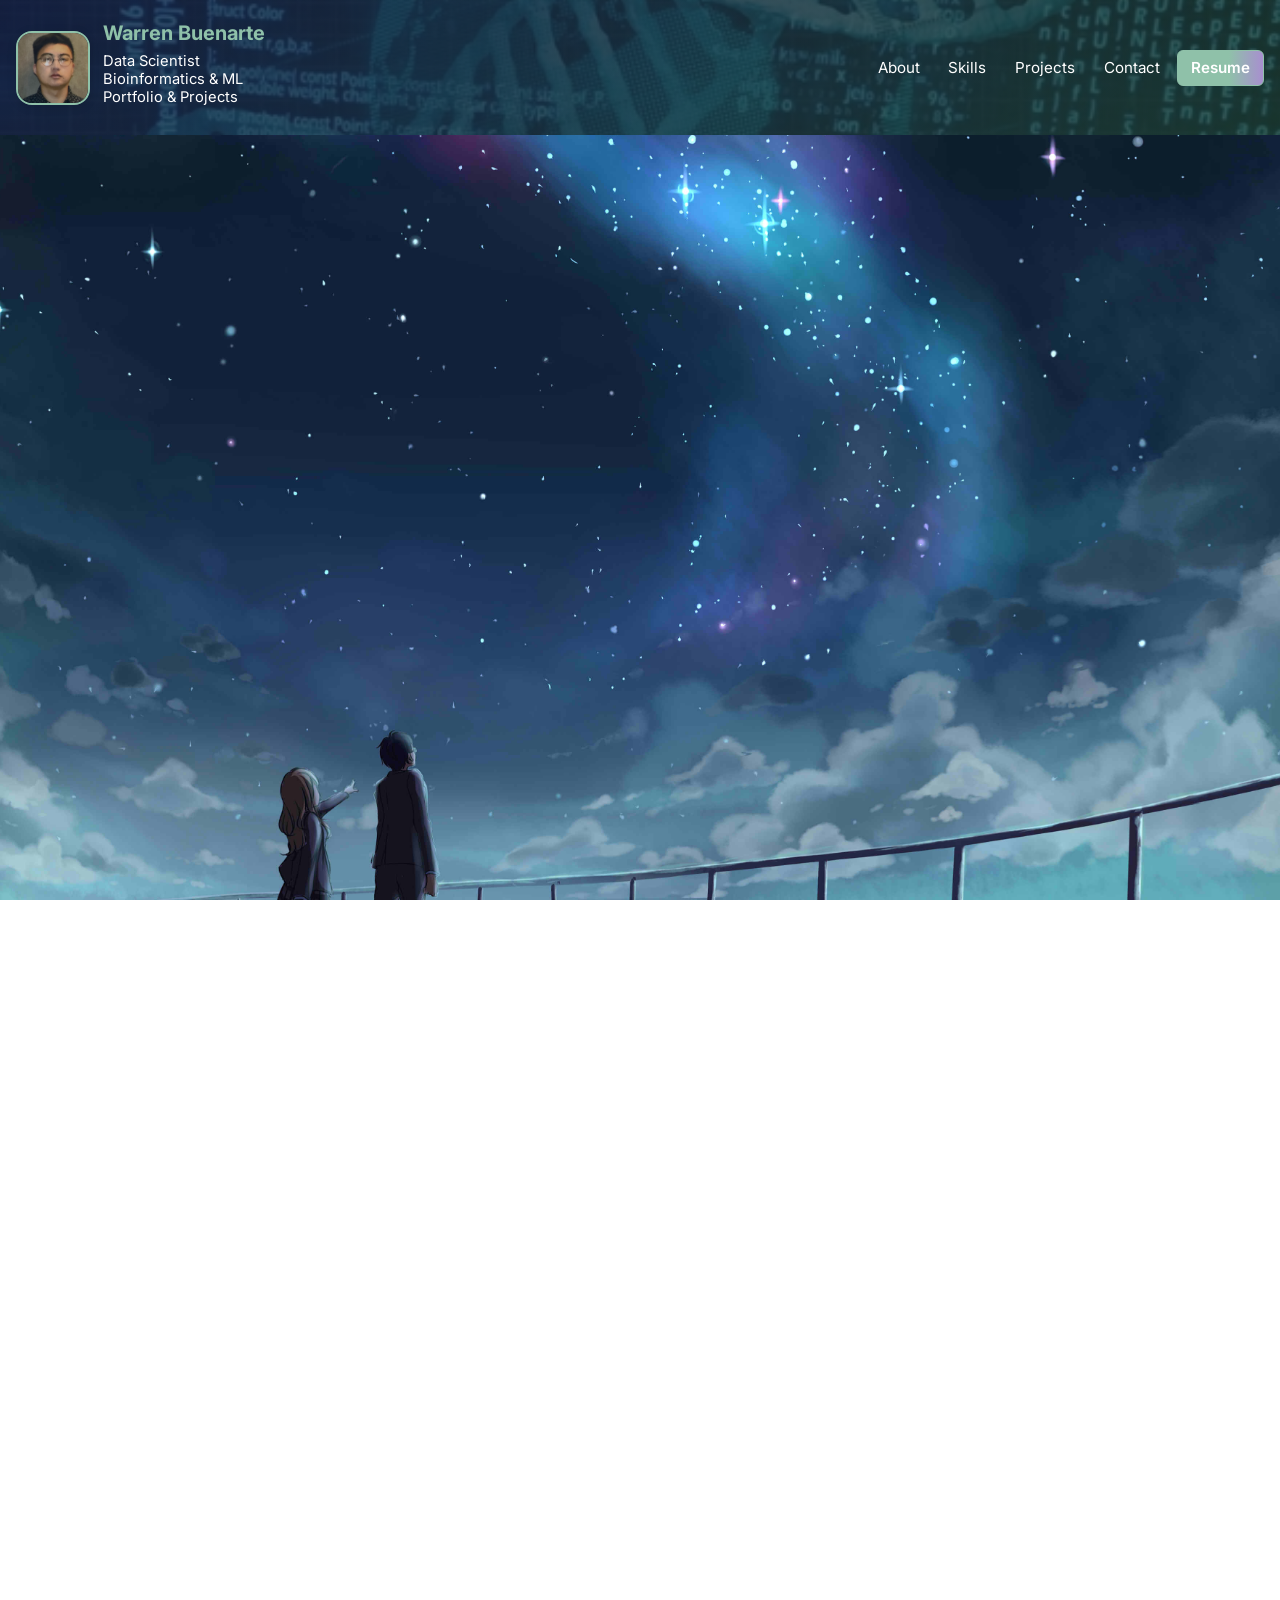
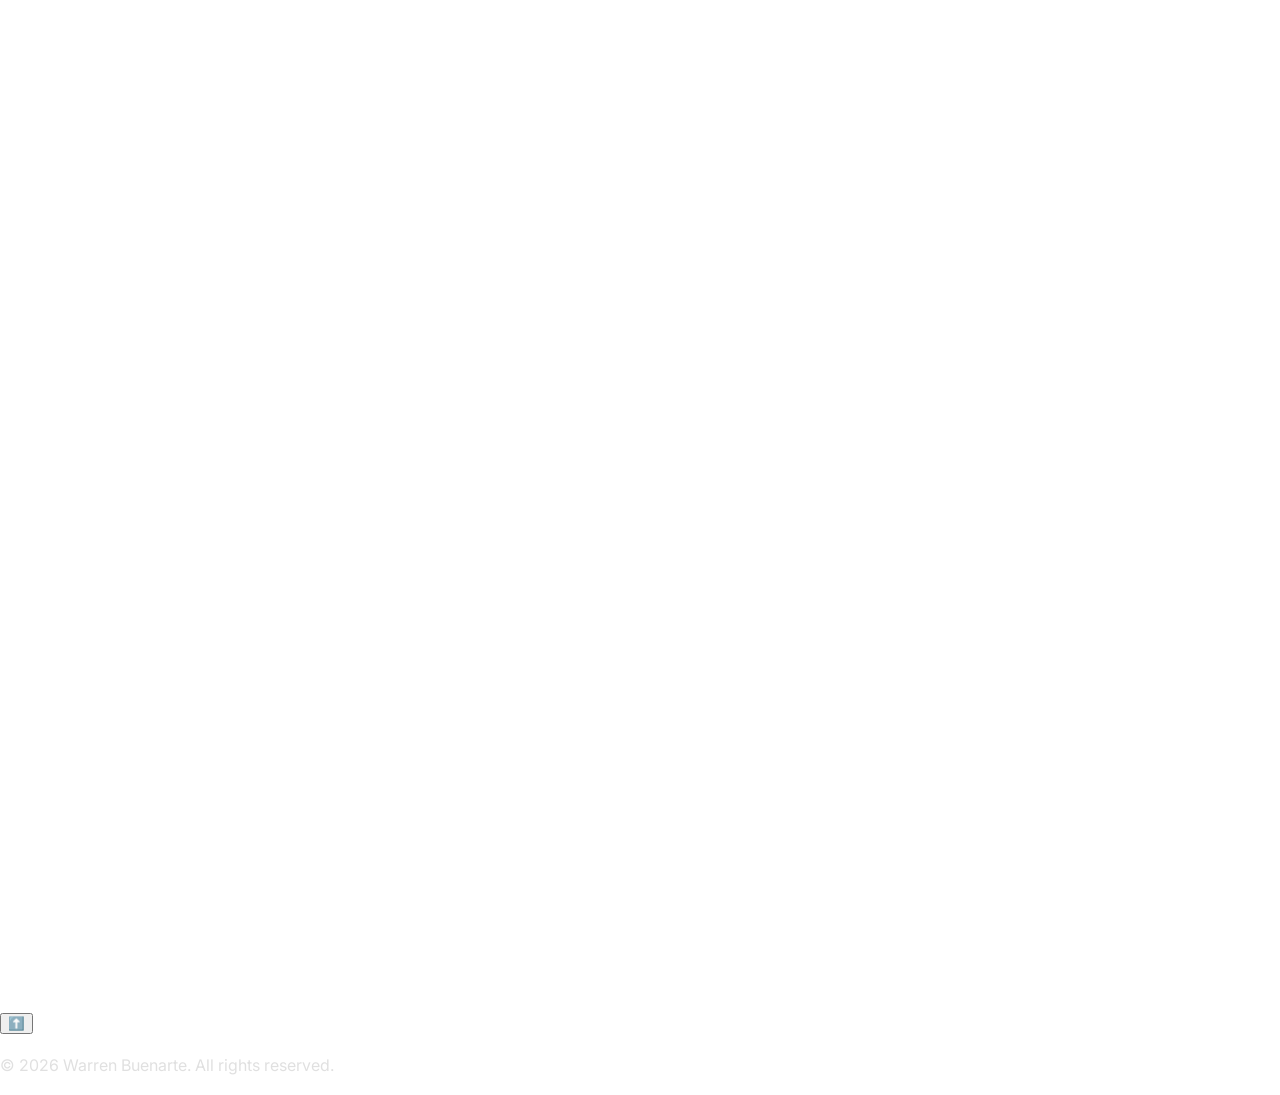
==== commit 2c909aea: "Add Skills and Projects sections to enhance portfolio content" ====
--- a/index.html
+++ b/index.html
@@ -96,6 +96,34 @@
         <span class="dot"></span>
       </div>
     </div>
+      <!-- Skills Section -->
+      <div id="skills" class="section fade-in info-box">
+        <h2>💻 Skills</h2>
+        <div class="skills-grid">
+          <div class="skill">Python</div>
+          <div class="skill">R</div>
+          <div class="skill">SQL</div>
+          <div class="skill">Machine Learning</div>
+          <div class="skill">Data Visualization</div>
+          <div class="skill">Deep Learning</div>
+          <div class="skill">Bioinformatics</div>
+          <div class="skill">Tableau</div>
+          <div class="skill">PowerBI</div>
+          <div class="skill">TensorFlow</div>
+          <div class="skill">PyTorch</div>
+          <div class="skill">Statistical Analysis</div>
+          <div class="skill">Data Mining</div>
+          <div class="skill">Java</div>
+          <div class="skill">C++</div>
+          <div class="skill">JavaScript</div>
+        </div>
+      </div>
+
+      <!-- Projects Section (placeholder) -->
+      <div id="projects" class="section fade-in info-box">
+        <h2>📂 Projects</h2>
+        <p>Project descriptions here...</p>
+      </div>
 
   </main>
 
@@ -156,7 +184,7 @@
   </footer>
     <div class="footer-accent-bar"></div>
   </body>
-  </html>
+      <div class="footer-accent-bar"></div>
 
 
 
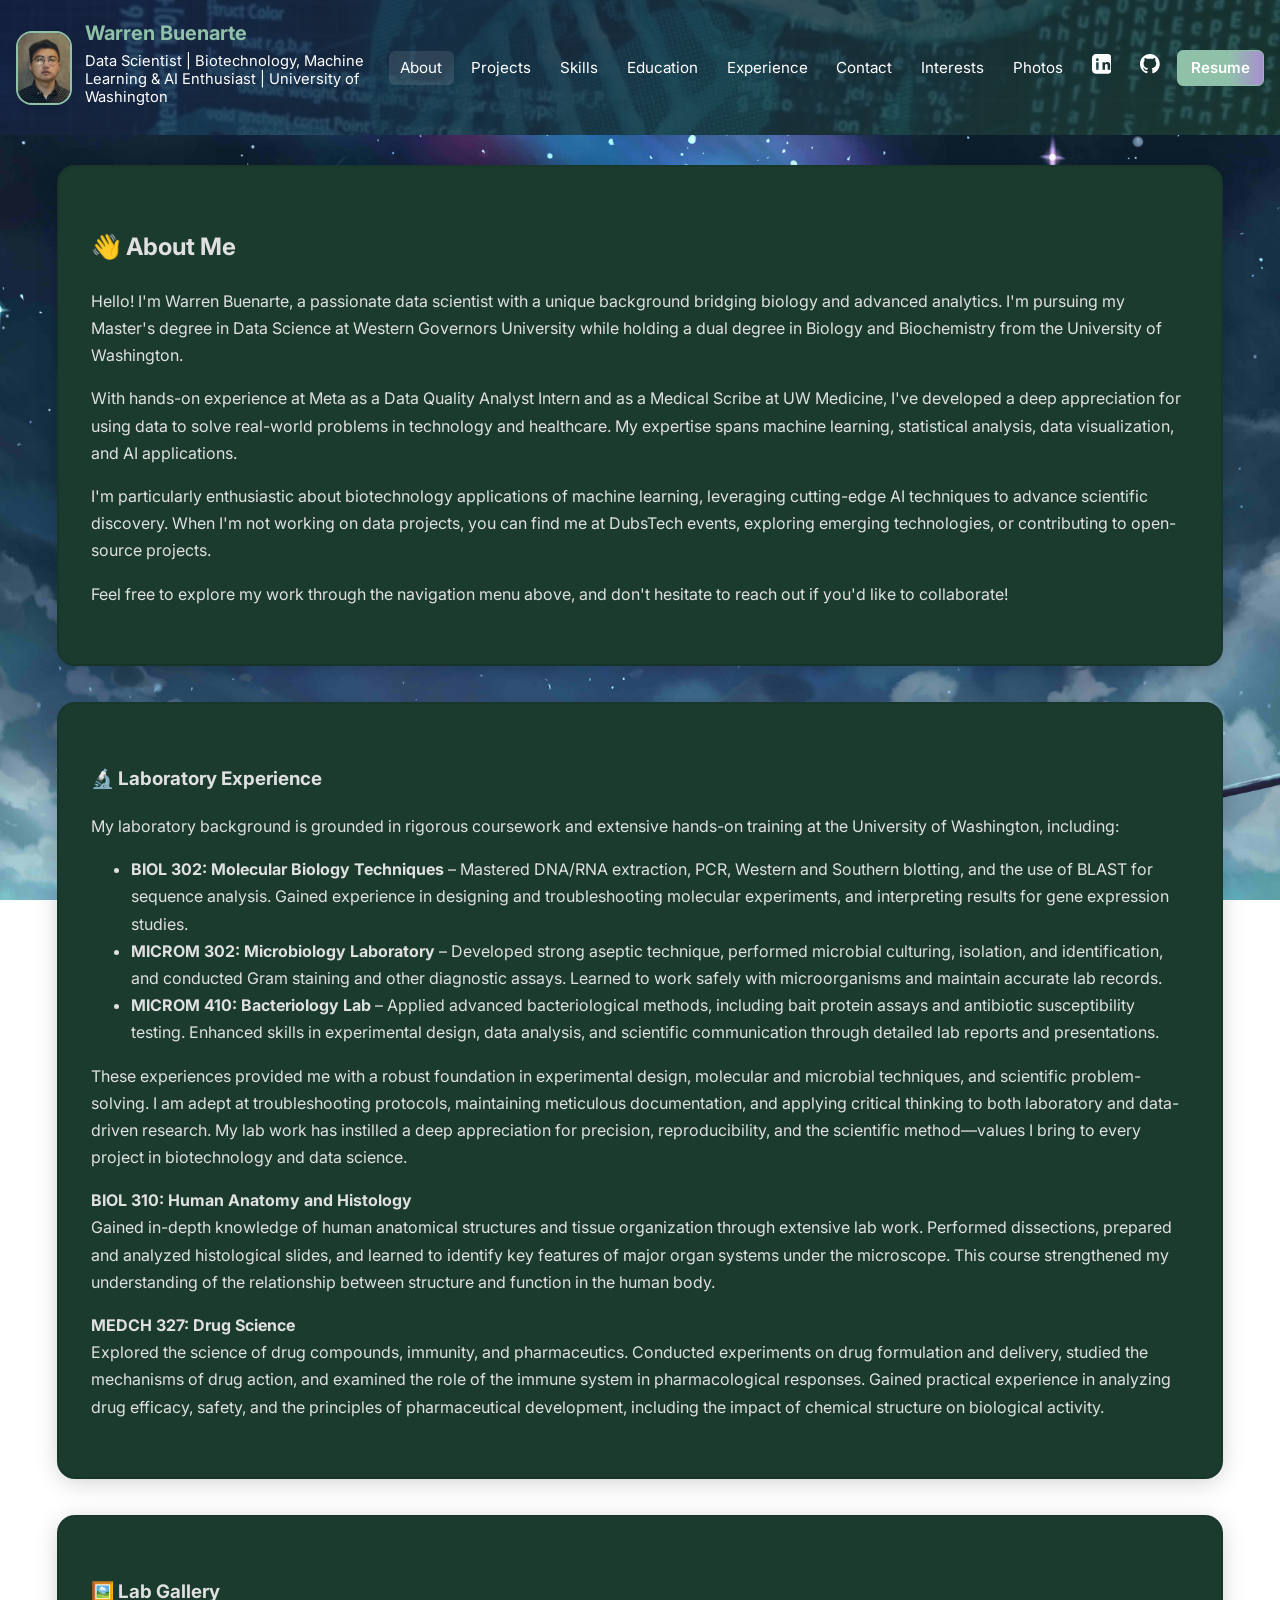
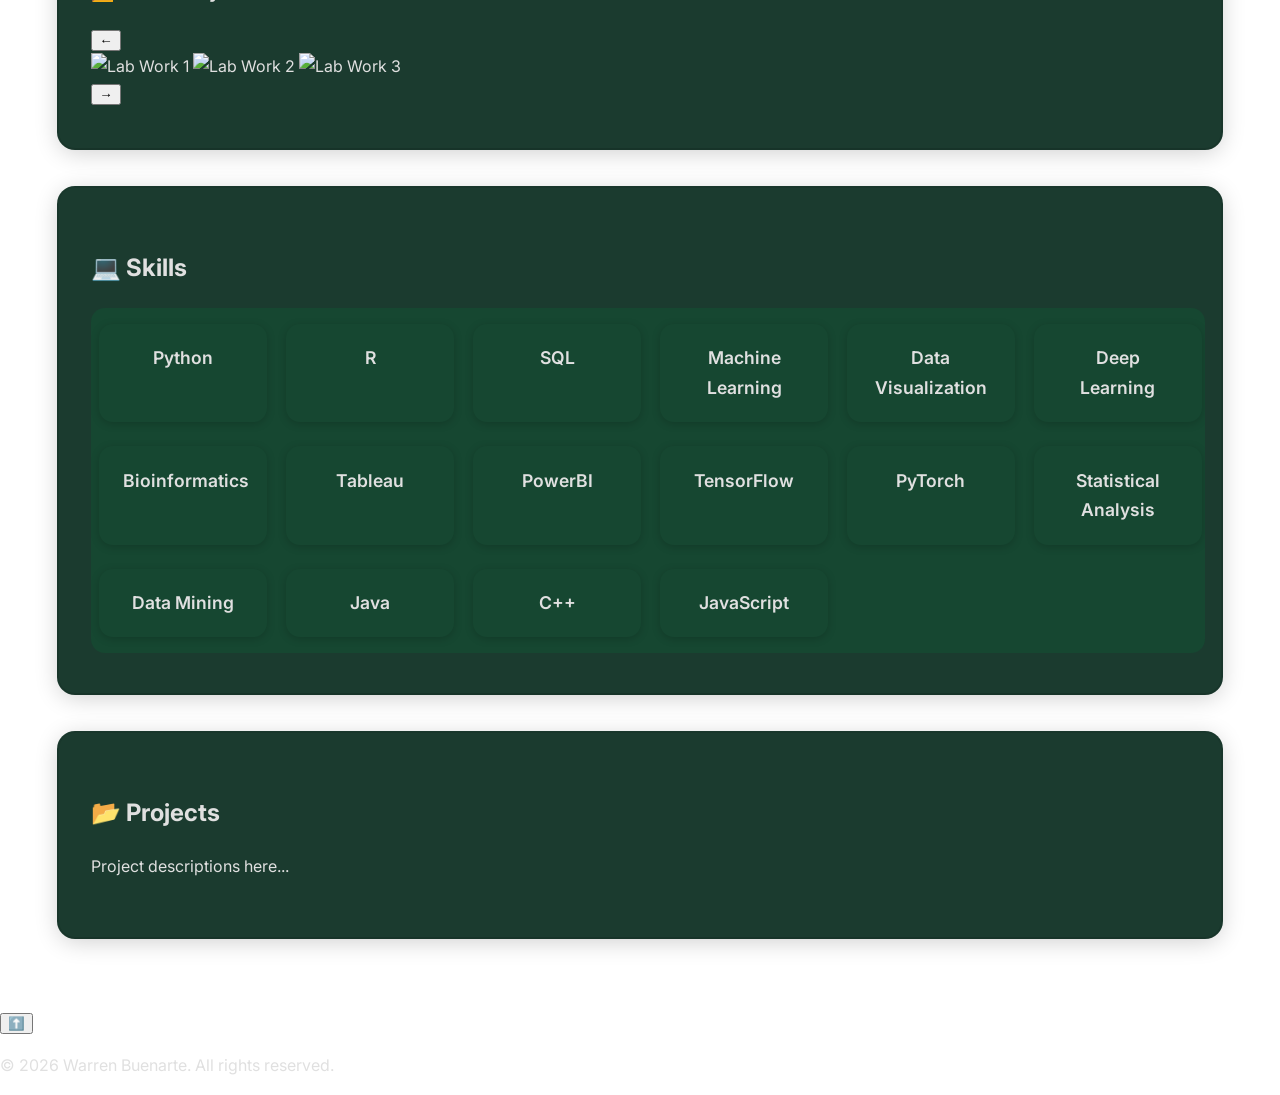
==== commit 0a724c36: "Refactor header and navigation across multiple pages; update profile image alt text and tagline for " ====
--- a/index.html
+++ b/index.html
@@ -12,25 +12,33 @@
 
   <!-- Header -->
   <header>
-    <div class="header-container">
+    <div class="header-container container">
       <div class="header-left">
-        <img src="IMG_1347.jpeg" alt="Profile" class="profile-pic" />
+        <img src="IMG_1347.jpeg" alt="Warren Buenarte" class="profile-pic">
         <div class="header-text">
           <h1>Warren Buenarte</h1>
-          <p class="tagline">Data Scientist<br>Bioinformatics & ML<br>Portfolio & Projects</p>
+          <p class="tagline">Data Scientist | Biotechnology, Machine Learning & AI Enthusiast | University of Washington</p>
         </div>
       </div>
-      <div class="header-right">
-        <button id="hamburger-btn" aria-label="Toggle Menu">&#9776;</button>
-        <nav id="main-nav">
-          <a href="index.html">About</a>
-          <a href="skills.html">Skills</a>
-          <a href="projects.html">Projects</a>
-          <a href="contact.html">Contact</a>
-          <a class="resume-btn" href="resume.pdf">Resume</a>
-        </nav>
-      </div>
+      <nav id="main-nav">
+        <a href="index.html">About</a>
+        <a href="projects.html">Projects</a>
+        <a href="skills.html">Skills</a>
+        <a href="education.html">Education</a>
+        <a href="experience.html">Experience</a>
+        <a href="contact.html">Contact</a>
+        <a href="interests.html">Interests</a>
+        <a href="photos/photos.html">Photos</a>
+        <a href="https://www.linkedin.com/in/warren05/" target="_blank" title="LinkedIn"><span class="nav-icon" aria-label="LinkedIn"> <!-- LinkedIn SVG icon -->
+          <svg xmlns="http://www.w3.org/2000/svg" viewBox="0 0 24 24" fill="currentColor" width="1.3em" height="1.3em"><path d="M19 0h-14c-2.76 0-5 2.24-5 5v14c0 2.76 2.24 5 5 5h14c2.76 0 5-2.24 5-5v-14c0-2.76-2.24-5-5-5zm-11 19h-3v-9h3v9zm-1.5-10.28c-.97 0-1.75-.79-1.75-1.75s.78-1.75 1.75-1.75 1.75.79 1.75 1.75-.78 1.75-1.75 1.75zm15.5 10.28h-3v-4.5c0-1.08-.02-2.47-1.5-2.47-1.5 0-1.73 1.17-1.73 2.39v4.58h-3v-9h2.89v1.23h.04c.4-.75 1.38-1.54 2.84-1.54 3.04 0 3.6 2 3.6 4.59v4.72z"/></svg>
+        </span></a>
+        <a href="https://github.com/linglingms" target="_blank" title="GitHub"><span class="nav-icon github" aria-label="GitHub"> <!-- GitHub SVG icon -->
+          <svg xmlns="http://www.w3.org/2000/svg" viewBox="0 0 24 24" fill="currentColor" width="1.3em" height="1.3em"><path d="M12 0C5.37 0 0 5.37 0 12c0 5.3 3.438 9.8 8.205 11.387.6.113.82-.262.82-.582 0-.288-.012-1.243-.017-2.252-3.338.726-4.042-1.415-4.042-1.415-.546-1.387-1.333-1.756-1.333-1.756-1.09-.745.083-.729.083-.729 1.205.085 1.84 1.237 1.84 1.237 1.07 1.834 2.807 1.304 3.492.997.108-.775.418-1.305.762-1.606-2.665-.304-5.466-1.332-5.466-5.931 0-1.31.469-2.381 1.236-3.221-.124-.303-.535-1.523.117-3.176 0 0 1.008-.322 3.3 1.23.957-.266 1.984-.399 3.003-.404 1.018.005 2.046.138 3.006.404 2.289-1.552 3.295-1.23 3.295-1.23.653 1.653.242 2.873.119 3.176.77.84 1.235 1.911 1.235 3.221 0 4.609-2.803 5.625-5.475 5.921.43.372.823 1.104.823 2.226 0 1.606-.015 2.898-.015 3.293 0 .322.216.699.825.58C20.565 21.796 24 17.297 24 12c0-6.63-5.373-12-12-12z"/></svg>
+        </span></a>
+        <a href="resume.pdf" target="_blank" class="resume-btn">Resume</a>
+      </nav>
     </div>
+    <div class="header-accent-bar"></div>
   </header>
 
   <main class="container">
@@ -139,6 +147,7 @@
         nav.classList.toggle('active');
       });
     }
+
     // Highlight current nav link
     const currentPath = window.location.pathname.split('/').pop() || 'index.html';
     document.querySelectorAll('nav a').forEach(link => {
@@ -146,6 +155,7 @@
       if (!href || href.startsWith('http') || href.startsWith('mailto:') || href.startsWith('#')) return;
       if (href === currentPath) link.classList.add('is-active');
     });
+
     // Fade-in animation on scroll (normal behavior)
     const faders = document.querySelectorAll('.fade-in');
     if ('IntersectionObserver' in window) {
@@ -162,29 +172,19 @@
       // Fallback: show all fade-in elements immediately
       faders.forEach(f => f.classList.add('visible'));
     }
-    // Back to top button
-    const backToTop = document.getElementById('back-to-top');
-    if (backToTop) {
-      backToTop.onclick = () => window.scrollTo({ top: 0, behavior: 'smooth' });
-    }
-  <!-- Only one header should exist, already present at the top of the file. Removed duplicate header. -->
-      faders.forEach(f => observer.observe(f));
-    } else {
-      // Fallback: show all fade-in elements immediately
-      faders.forEach(f => f.classList.add('visible'));
-    }
 
     // Back to top button
-    const backToTop = document.getElementById('back-to-top');
-    backToTop.onclick = () => window.scrollTo({ top: 0, behavior: 'smooth' });
+    const backToTopBtn = document.getElementById('back-to-top');
+    if (backToTopBtn) {
+      backToTopBtn.onclick = () => window.scrollTo({ top: 0, behavior: 'smooth' });
+    }
   </script>
 
   <footer>
     <p>© 2026 Warren Buenarte. All rights reserved.</p>
+    <div class="footer-accent-bar"></div>
   </footer>
-    <div class="footer-accent-bar"></div>
-  </body>
-      <div class="footer-accent-bar"></div>
+</body>
 
 
 
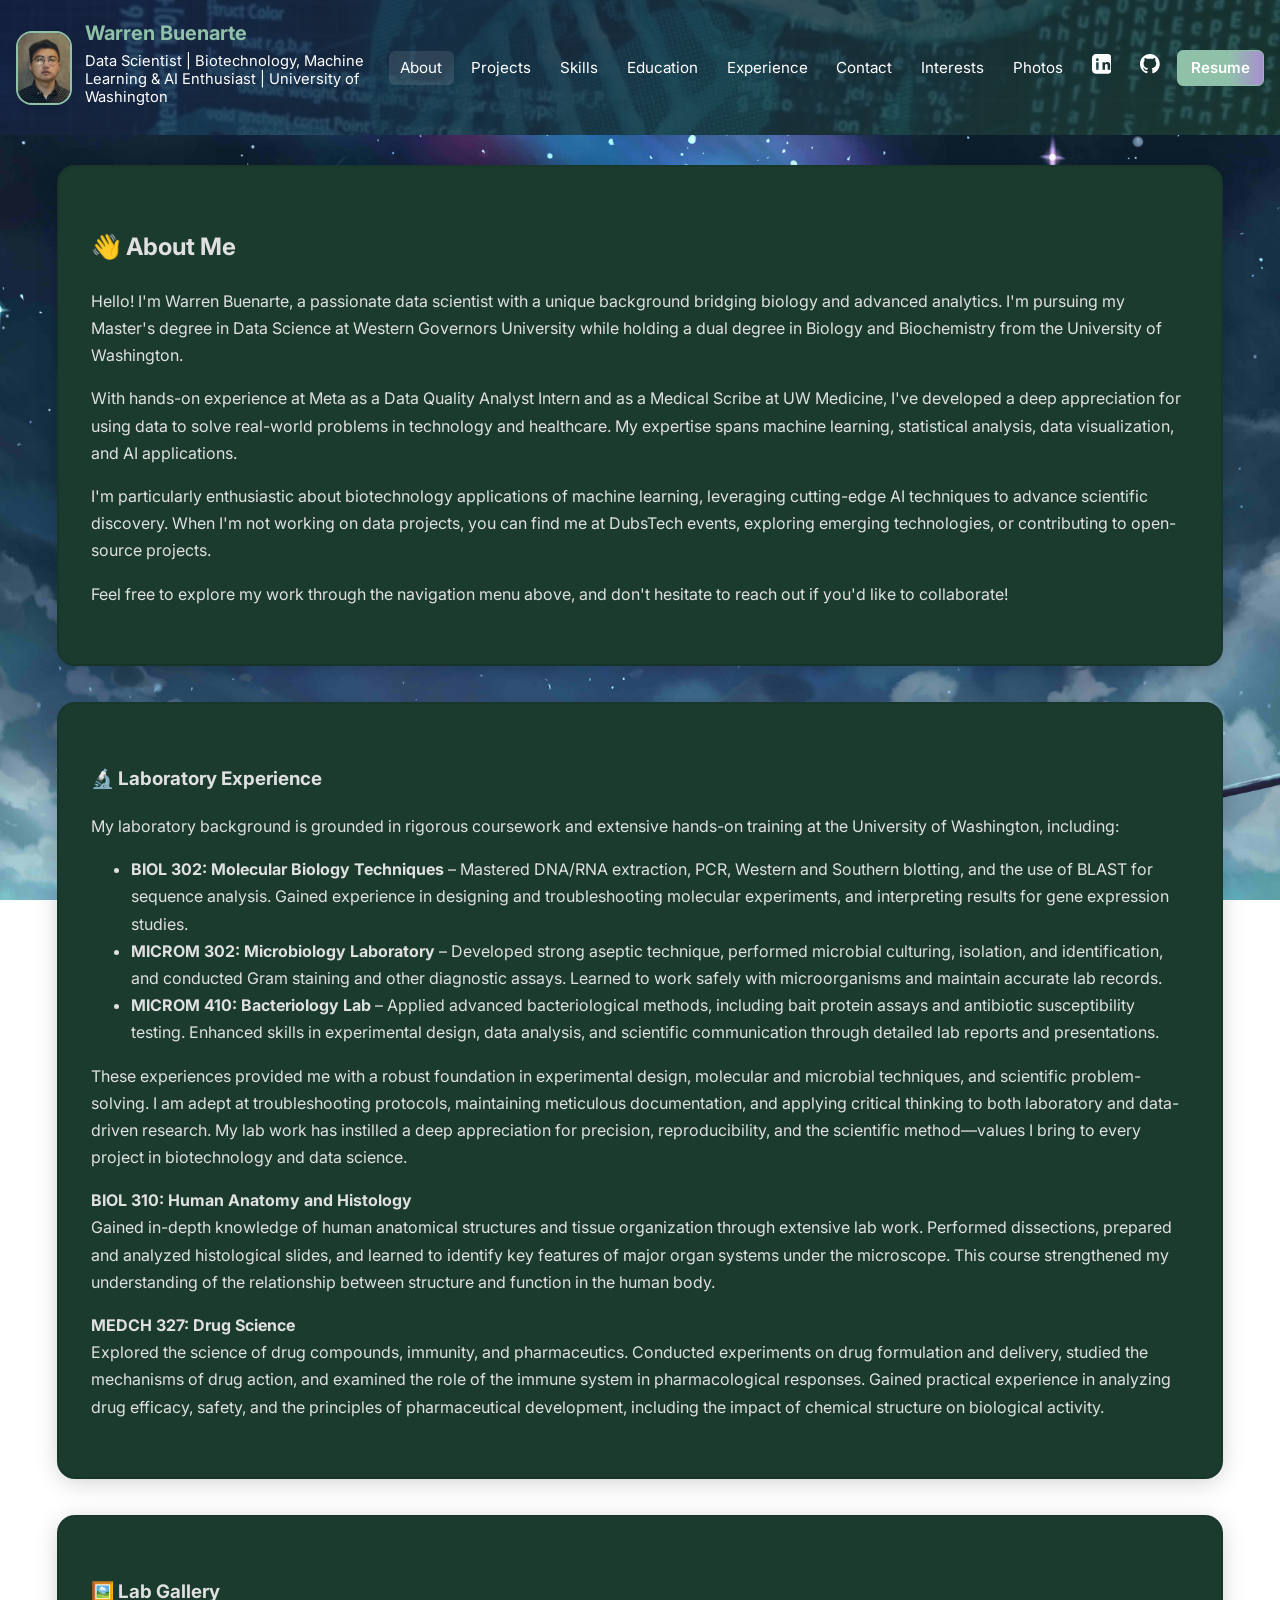
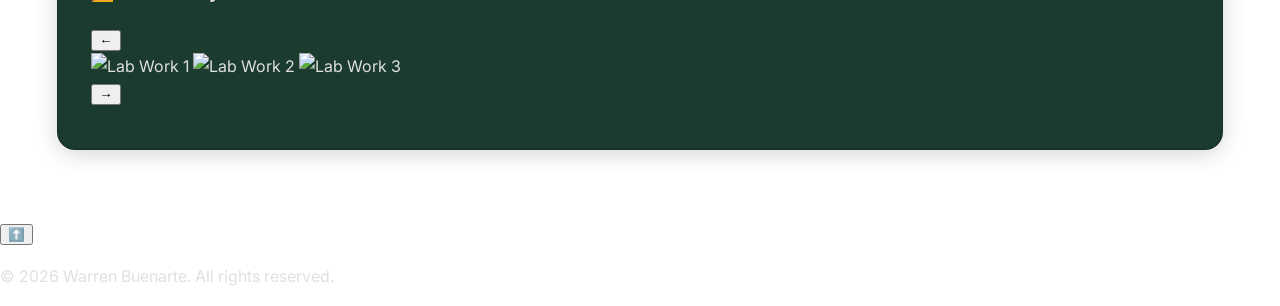
==== commit abb9ad1d: "Refactor header structure and remove unused project cards for improved readability and organization" ====
--- a/index.html
+++ b/index.html
@@ -104,36 +104,8 @@
         <span class="dot"></span>
       </div>
     </div>
-      <!-- Skills Section -->
-      <div id="skills" class="section fade-in info-box">
-        <h2>💻 Skills</h2>
-        <div class="skills-grid">
-          <div class="skill">Python</div>
-          <div class="skill">R</div>
-          <div class="skill">SQL</div>
-          <div class="skill">Machine Learning</div>
-          <div class="skill">Data Visualization</div>
-          <div class="skill">Deep Learning</div>
-          <div class="skill">Bioinformatics</div>
-          <div class="skill">Tableau</div>
-          <div class="skill">PowerBI</div>
-          <div class="skill">TensorFlow</div>
-          <div class="skill">PyTorch</div>
-          <div class="skill">Statistical Analysis</div>
-          <div class="skill">Data Mining</div>
-          <div class="skill">Java</div>
-          <div class="skill">C++</div>
-          <div class="skill">JavaScript</div>
-        </div>
-      </div>
-
-      <!-- Projects Section (placeholder) -->
-      <div id="projects" class="section fade-in info-box">
-        <h2>📂 Projects</h2>
-        <p>Project descriptions here...</p>
-      </div>
-
   </main>
+  
 
   <!-- Back to Top -->
   <button id="back-to-top">⬆️</button>
